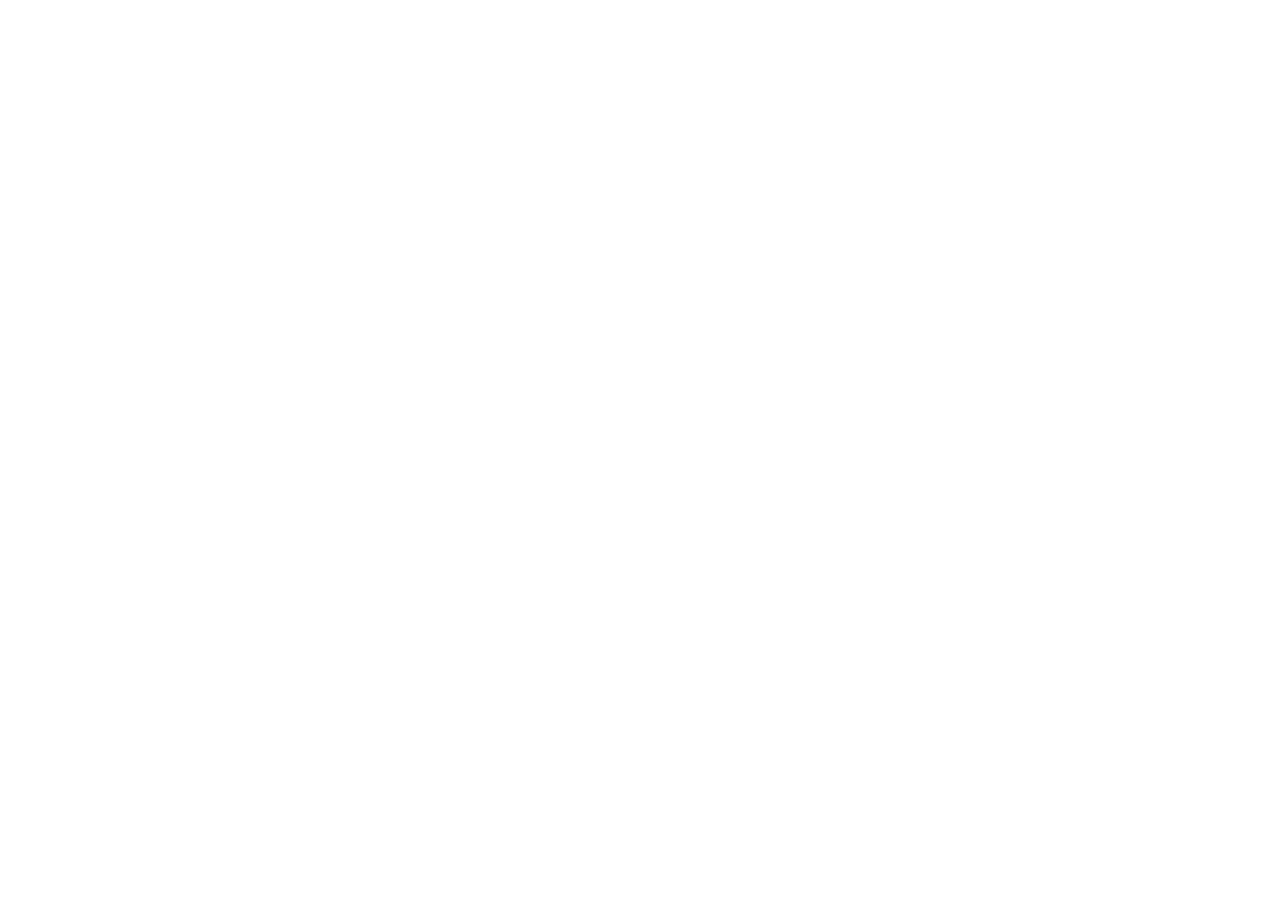
==== index.html @ 03853432 "init project" ====
<!DOCTYPE html>
<html lang="en">

<head>
    <meta charset="UTF-8">
    <meta http-equiv="X-UA-Compatible" content="IE=edge">
    <meta name="viewport" content="width=device-width, initial-scale=1.0">
    <title>Document</title>
</head>

<body>

</body>

</html>
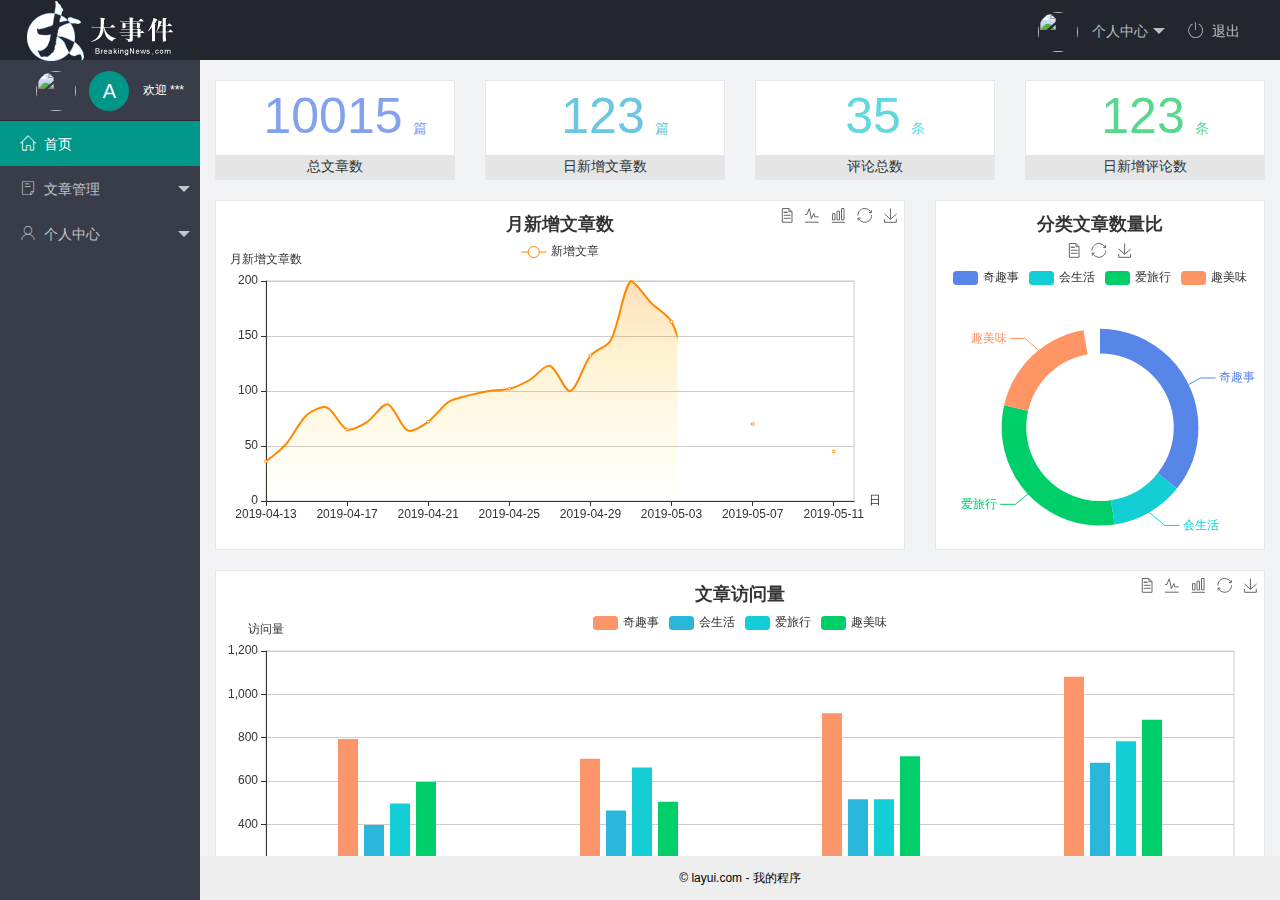
==== commit c397db09: "完成了头像基础" ====
--- a/index.html
+++ b/index.html
@@ -2,14 +2,69 @@
 <html lang="en">
 
 <head>
-    <meta charset="UTF-8">
-    <meta http-equiv="X-UA-Compatible" content="IE=edge">
-    <meta name="viewport" content="width=device-width, initial-scale=1.0">
-    <title>Document</title>
+    <meta charset="UTF-8" />
+    <meta name="viewport" content="width=device-width, initial-scale=1.0" />
+    <title>后台主页</title>
+    <!-- 导入 layui 的样式表 -->
+    <link rel="stylesheet" href="/assets/lib/layui/css/layui.css" />
+    <link rel="stylesheet" href="/assets/css/index.css">
+    <link rel="stylesheet" href="/assets/fonts/iconfont.css">
 </head>
 
-<body>
+<body class="layui-layout-body">
+    <div class="layui-layout layui-layout-admin">
+        <div class="layui-header">
+            <div class="layui-logo"> <img src="/assets/images/logo.png" alt="" /> </div>
+            <!-- 头部区域（可配合layui已有的水平导航） -->
+            <ul class="layui-nav layui-layout-right">
+                <li class="layui-nav-item">
+                    <a href="javascript:;"> <img src="http://t.cn/RCzsdCq" class="layui-nav-img" /> 个人中心 </a>
+                    <dl class="layui-nav-child">
+                        <dd><a href="">基本资料</a></dd>
+                        <dd><a href="">更换头像</a></dd>
+                        <dd><a href="">重置密码</a></dd>
+                    </dl>
+                </li>
+                <li class="layui-nav-item"><a href=""><span class="iconfont icon-tuichu"></span>退出</a></li>
+            </ul>
+        </div>
+        <div class="layui-side layui-bg-black">
+            <div class="layui-side-scroll">
+                <div class="userinfo"> <img src="http://t.cn/RCzsdCq" class="layui-nav-img" /> <span class="text-avatar">A</span> <span id="welcome">欢迎 ***</span> </div>
+                <!-- 左侧导航区域（可配合layui已有的垂直导航） -->
+                <ul class="layui-nav layui-nav-tree" lay-shrink="all">
+                    <li class="layui-nav-item layui-this"><a href="/home/dashboard.html" target="fm"><span class="iconfont icon-home"></span>首页</a></li>
+                    <li class="layui-nav-item"> <a class="" href="javascript:;"><span class="iconfont icon-16"></span>文章管理</a>
+                        <dl class="layui-nav-child">
+                            <dd><a href="javascript:;"><i class="layui-icon layui-icon-face-smile"></i>文章类别</a></dd>
+                            <dd><a href="javascript:;"><i class="layui-icon layui-icon-face-smile"></i>文章列表</a></dd>
+                            <dd><a href="javascript:;"><i class="layui-icon layui-icon-face-smile"></i>发布文章</a></dd>
 
+                        </dl>
+                    </li>
+                    <li class="layui-nav-item"> <a href="javascript:;"><span class="iconfont icon-user"></span>个人中心</a>
+                        <dl class="layui-nav-child">
+                            <dd><a href="javascript:;"><i class="layui-icon layui-icon-app"></i>基本资料</a></dd>
+                            <dd><a href="javascript:;"><i class="layui-icon layui-icon-face-smile"></i>更换头像</a></dd>
+                            <dd><a href="javascript:;"><i class="layui-icon layui-icon-face-smile"></i>重置密码</a></dd>
+
+
+                        </dl>
+                    </li>
+
+                </ul>
+            </div>
+        </div>
+        <div class="layui-body">
+            <!-- 内容主体区域 -->
+            <iframe name="fm" src="/home/dashboard.html" frameborder="0"></iframe>
+        </div>
+        <div class="layui-footer">
+            <!-- 底部固定区域 -->
+            © layui.com - 我的程序 </div>
+    </div>
+    <!-- 导入 layui 的JS文件 -->
+    <script src="/assets/lib/layui/layui.all.js"></script>
 </body>
 
 </html>--- a/assets/lib/layui/css/layui.css
+++ b/assets/lib/layui/css/layui.css
@@ -0,0 +1,2 @@
+/** layui-v2.5.5 MIT License By https://www.layui.com */
+ .layui-inline,img{display:inline-block;vertical-align:middle}h1,h2,h3,h4,h5,h6{font-weight:400}.layui-edge,.layui-header,.layui-inline,.layui-main{position:relative}.layui-body,.layui-edge,.layui-elip{overflow:hidden}.layui-btn,.layui-edge,.layui-inline,img{vertical-align:middle}.layui-btn,.layui-disabled,.layui-icon,.layui-unselect{-moz-user-select:none;-webkit-user-select:none;-ms-user-select:none}.layui-elip,.layui-form-checkbox span,.layui-form-pane .layui-form-label{text-overflow:ellipsis;white-space:nowrap}.layui-breadcrumb,.layui-tree-btnGroup{visibility:hidden}blockquote,body,button,dd,div,dl,dt,form,h1,h2,h3,h4,h5,h6,input,li,ol,p,pre,td,textarea,th,ul{margin:0;padding:0;-webkit-tap-highlight-color:rgba(0,0,0,0)}a:active,a:hover{outline:0}img{border:none}li{list-style:none}table{border-collapse:collapse;border-spacing:0}h4,h5,h6{font-size:100%}button,input,optgroup,option,select,textarea{font-family:inherit;font-size:inherit;font-style:inherit;font-weight:inherit;outline:0}pre{white-space:pre-wrap;white-space:-moz-pre-wrap;white-space:-pre-wrap;white-space:-o-pre-wrap;word-wrap:break-word}body{line-height:24px;font:14px Helvetica Neue,Helvetica,PingFang SC,Tahoma,Arial,sans-serif}hr{height:1px;margin:10px 0;border:0;clear:both}a{color:#333;text-decoration:none}a:hover{color:#777}a cite{font-style:normal;*cursor:pointer}.layui-border-box,.layui-border-box *{box-sizing:border-box}.layui-box,.layui-box *{box-sizing:content-box}.layui-clear{clear:both;*zoom:1}.layui-clear:after{content:'\20';clear:both;*zoom:1;display:block;height:0}.layui-inline{*display:inline;*zoom:1}.layui-edge{display:inline-block;width:0;height:0;border-width:6px;border-style:dashed;border-color:transparent}.layui-edge-top{top:-4px;border-bottom-color:#999;border-bottom-style:solid}.layui-edge-right{border-left-color:#999;border-left-style:solid}.layui-edge-bottom{top:2px;border-top-color:#999;border-top-style:solid}.layui-edge-left{border-right-color:#999;border-right-style:solid}.layui-disabled,.layui-disabled:hover{color:#d2d2d2!important;cursor:not-allowed!important}.layui-circle{border-radius:100%}.layui-show{display:block!important}.layui-hide{display:none!important}@font-face{font-family:layui-icon;src:url(../font/iconfont.eot?v=250);src:url(../font/iconfont.eot?v=250#iefix) format('embedded-opentype'),url(../font/iconfont.woff2?v=250) format('woff2'),url(../font/iconfont.woff?v=250) format('woff'),url(../font/iconfont.ttf?v=250) format('truetype'),url(../font/iconfont.svg?v=250#layui-icon) format('svg')}.layui-icon{font-family:layui-icon!important;font-size:16px;font-style:normal;-webkit-font-smoothing:antialiased;-moz-osx-font-smoothing:grayscale}.layui-icon-reply-fill:before{content:"\e611"}.layui-icon-set-fill:before{content:"\e614"}.layui-icon-menu-fill:before{content:"\e60f"}.layui-icon-search:before{content:"\e615"}.layui-icon-share:before{content:"\e641"}.layui-icon-set-sm:before{content:"\e620"}.layui-icon-engine:before{content:"\e628"}.layui-icon-close:before{content:"\1006"}.layui-icon-close-fill:before{content:"\1007"}.layui-icon-chart-screen:before{content:"\e629"}.layui-icon-star:before{content:"\e600"}.layui-icon-circle-dot:before{content:"\e617"}.layui-icon-chat:before{content:"\e606"}.layui-icon-release:before{content:"\e609"}.layui-icon-list:before{content:"\e60a"}.layui-icon-chart:before{content:"\e62c"}.layui-icon-ok-circle:before{content:"\1005"}.layui-icon-layim-theme:before{content:"\e61b"}.layui-icon-table:before{content:"\e62d"}.layui-icon-right:before{content:"\e602"}.layui-icon-left:before{content:"\e603"}.layui-icon-cart-simple:before{content:"\e698"}.layui-icon-face-cry:before{content:"\e69c"}.layui-icon-face-smile:before{content:"\e6af"}.layui-icon-survey:before{content:"\e6b2"}.layui-icon-tree:before{content:"\e62e"}.layui-icon-upload-circle:before{content:"\e62f"}.layui-icon-add-circle:before{content:"\e61f"}.layui-icon-download-circle:before{content:"\e601"}.layui-icon-templeate-1:before{content:"\e630"}.layui-icon-util:before{content:"\e631"}.layui-icon-face-surprised:before{content:"\e664"}.layui-icon-edit:before{content:"\e642"}.layui-icon-speaker:before{content:"\e645"}.layui-icon-down:before{content:"\e61a"}.layui-icon-file:before{content:"\e621"}.layui-icon-layouts:before{content:"\e632"}.layui-icon-rate-half:before{content:"\e6c9"}.layui-icon-add-circle-fine:before{content:"\e608"}.layui-icon-prev-circle:before{content:"\e633"}.layui-icon-read:before{content:"\e705"}.layui-icon-404:before{content:"\e61c"}.layui-icon-carousel:before{content:"\e634"}.layui-icon-help:before{content:"\e607"}.layui-icon-code-circle:before{content:"\e635"}.layui-icon-water:before{content:"\e636"}.layui-icon-username:before{content:"\e66f"}.layui-icon-find-fill:before{content:"\e670"}.layui-icon-about:before{content:"\e60b"}.layui-icon-location:before{content:"\e715"}.layui-icon-up:before{content:"\e619"}.layui-icon-pause:before{content:"\e651"}.layui-icon-date:before{content:"\e637"}.layui-icon-layim-uploadfile:before{content:"\e61d"}.layui-icon-delete:before{content:"\e640"}.layui-icon-play:before{content:"\e652"}.layui-icon-top:before{content:"\e604"}.layui-icon-friends:before{content:"\e612"}.layui-icon-refresh-3:before{content:"\e9aa"}.layui-icon-ok:before{content:"\e605"}.layui-icon-layer:before{content:"\e638"}.layui-icon-face-smile-fine:before{content:"\e60c"}.layui-icon-dollar:before{content:"\e659"}.layui-icon-group:before{content:"\e613"}.layui-icon-layim-download:before{content:"\e61e"}.layui-icon-picture-fine:before{content:"\e60d"}.layui-icon-link:before{content:"\e64c"}.layui-icon-diamond:before{content:"\e735"}.layui-icon-log:before{content:"\e60e"}.layui-icon-rate-solid:before{content:"\e67a"}.layui-icon-fonts-del:before{content:"\e64f"}.layui-icon-unlink:before{content:"\e64d"}.layui-icon-fonts-clear:before{content:"\e639"}.layui-icon-triangle-r:before{content:"\e623"}.layui-icon-circle:before{content:"\e63f"}.layui-icon-radio:before{content:"\e643"}.layui-icon-align-center:before{content:"\e647"}.layui-icon-align-right:before{content:"\e648"}.layui-icon-align-left:before{content:"\e649"}.layui-icon-loading-1:before{content:"\e63e"}.layui-icon-return:before{content:"\e65c"}.layui-icon-fonts-strong:before{content:"\e62b"}.layui-icon-upload:before{content:"\e67c"}.layui-icon-dialogue:before{content:"\e63a"}.layui-icon-video:before{content:"\e6ed"}.layui-icon-headset:before{content:"\e6fc"}.layui-icon-cellphone-fine:before{content:"\e63b"}.layui-icon-add-1:before{content:"\e654"}.layui-icon-face-smile-b:before{content:"\e650"}.layui-icon-fonts-html:before{content:"\e64b"}.layui-icon-form:before{content:"\e63c"}.layui-icon-cart:before{content:"\e657"}.layui-icon-camera-fill:before{content:"\e65d"}.layui-icon-tabs:before{content:"\e62a"}.layui-icon-fonts-code:before{content:"\e64e"}.layui-icon-fire:before{content:"\e756"}.layui-icon-set:before{content:"\e716"}.layui-icon-fonts-u:before{content:"\e646"}.layui-icon-triangle-d:before{content:"\e625"}.layui-icon-tips:before{content:"\e702"}.layui-icon-picture:before{content:"\e64a"}.layui-icon-more-vertical:before{content:"\e671"}.layui-icon-flag:before{content:"\e66c"}.layui-icon-loading:before{content:"\e63d"}.layui-icon-fonts-i:before{content:"\e644"}.layui-icon-refresh-1:before{content:"\e666"}.layui-icon-rmb:before{content:"\e65e"}.layui-icon-home:before{content:"\e68e"}.layui-icon-user:before{content:"\e770"}.layui-icon-notice:before{content:"\e667"}.layui-icon-login-weibo:before{content:"\e675"}.layui-icon-voice:before{content:"\e688"}.layui-icon-upload-drag:before{content:"\e681"}.layui-icon-login-qq:before{content:"\e676"}.layui-icon-snowflake:before{content:"\e6b1"}.layui-icon-file-b:before{content:"\e655"}.layui-icon-template:before{content:"\e663"}.layui-icon-auz:before{content:"\e672"}.layui-icon-console:before{content:"\e665"}.layui-icon-app:before{content:"\e653"}.layui-icon-prev:before{content:"\e65a"}.layui-icon-website:before{content:"\e7ae"}.layui-icon-next:before{content:"\e65b"}.layui-icon-component:before{content:"\e857"}.layui-icon-more:before{content:"\e65f"}.layui-icon-login-wechat:before{content:"\e677"}.layui-icon-shrink-right:before{content:"\e668"}.layui-icon-spread-left:before{content:"\e66b"}.layui-icon-camera:before{content:"\e660"}.layui-icon-note:before{content:"\e66e"}.layui-icon-refresh:before{content:"\e669"}.layui-icon-female:before{content:"\e661"}.layui-icon-male:before{content:"\e662"}.layui-icon-password:before{content:"\e673"}.layui-icon-senior:before{content:"\e674"}.layui-icon-theme:before{content:"\e66a"}.layui-icon-tread:before{content:"\e6c5"}.layui-icon-praise:before{content:"\e6c6"}.layui-icon-star-fill:before{content:"\e658"}.layui-icon-rate:before{content:"\e67b"}.layui-icon-template-1:before{content:"\e656"}.layui-icon-vercode:before{content:"\e679"}.layui-icon-cellphone:before{content:"\e678"}.layui-icon-screen-full:before{content:"\e622"}.layui-icon-screen-restore:before{content:"\e758"}.layui-icon-cols:before{content:"\e610"}.layui-icon-export:before{content:"\e67d"}.layui-icon-print:before{content:"\e66d"}.layui-icon-slider:before{content:"\e714"}.layui-icon-addition:before{content:"\e624"}.layui-icon-subtraction:before{content:"\e67e"}.layui-icon-service:before{content:"\e626"}.layui-icon-transfer:before{content:"\e691"}.layui-main{width:1140px;margin:0 auto}.layui-header{z-index:1000;height:60px}.layui-header a:hover{transition:all .5s;-webkit-transition:all .5s}.layui-side{position:fixed;left:0;top:0;bottom:0;z-index:999;width:200px;overflow-x:hidden}.layui-side-scroll{position:relative;width:220px;height:100%;overflow-x:hidden}.layui-body{position:absolute;left:200px;right:0;top:0;bottom:0;z-index:998;width:auto;overflow-y:auto;box-sizing:border-box}.layui-layout-body{overflow:hidden}.layui-layout-admin .layui-header{background-color:#23262E}.layui-layout-admin .layui-side{top:60px;width:200px;overflow-x:hidden}.layui-layout-admin .layui-body{position:fixed;top:60px;bottom:44px}.layui-layout-admin .layui-main{width:auto;margin:0 15px}.layui-layout-admin .layui-footer{position:fixed;left:200px;right:0;bottom:0;height:44px;line-height:44px;padding:0 15px;background-color:#eee}.layui-layout-admin .layui-logo{position:absolute;left:0;top:0;width:200px;height:100%;line-height:60px;text-align:center;color:#009688;font-size:16px}.layui-layout-admin .layui-header .layui-nav{background:0 0}.layui-layout-left{position:absolute!important;left:200px;top:0}.layui-layout-right{position:absolute!important;right:0;top:0}.layui-container{position:relative;margin:0 auto;padding:0 15px;box-sizing:border-box}.layui-fluid{position:relative;margin:0 auto;padding:0 15px}.layui-row:after,.layui-row:before{content:'';display:block;clear:both}.layui-col-lg1,.layui-col-lg10,.layui-col-lg11,.layui-col-lg12,.layui-col-lg2,.layui-col-lg3,.layui-col-lg4,.layui-col-lg5,.layui-col-lg6,.layui-col-lg7,.layui-col-lg8,.layui-col-lg9,.layui-col-md1,.layui-col-md10,.layui-col-md11,.layui-col-md12,.layui-col-md2,.layui-col-md3,.layui-col-md4,.layui-col-md5,.layui-col-md6,.layui-col-md7,.layui-col-md8,.layui-col-md9,.layui-col-sm1,.layui-col-sm10,.layui-col-sm11,.layui-col-sm12,.layui-col-sm2,.layui-col-sm3,.layui-col-sm4,.layui-col-sm5,.layui-col-sm6,.layui-col-sm7,.layui-col-sm8,.layui-col-sm9,.layui-col-xs1,.layui-col-xs10,.layui-col-xs11,.layui-col-xs12,.layui-col-xs2,.layui-col-xs3,.layui-col-xs4,.layui-col-xs5,.layui-col-xs6,.layui-col-xs7,.layui-col-xs8,.layui-col-xs9{position:relative;display:block;box-sizing:border-box}.layui-col-xs1,.layui-col-xs10,.layui-col-xs11,.layui-col-xs12,.layui-col-xs2,.layui-col-xs3,.layui-col-xs4,.layui-col-xs5,.layui-col-xs6,.layui-col-xs7,.layui-col-xs8,.layui-col-xs9{float:left}.layui-col-xs1{width:8.33333333%}.layui-col-xs2{width:16.66666667%}.layui-col-xs3{width:25%}.layui-col-xs4{width:33.33333333%}.layui-col-xs5{width:41.66666667%}.layui-col-xs6{width:50%}.layui-col-xs7{width:58.33333333%}.layui-col-xs8{width:66.66666667%}.layui-col-xs9{width:75%}.layui-col-xs10{width:83.33333333%}.layui-col-xs11{width:91.66666667%}.layui-col-xs12{width:100%}.layui-col-xs-offset1{margin-left:8.33333333%}.layui-col-xs-offset2{margin-left:16.66666667%}.layui-col-xs-offset3{margin-left:25%}.layui-col-xs-offset4{margin-left:33.33333333%}.layui-col-xs-offset5{margin-left:41.66666667%}.layui-col-xs-offset6{margin-left:50%}.layui-col-xs-offset7{margin-left:58.33333333%}.layui-col-xs-offset8{margin-left:66.66666667%}.layui-col-xs-offset9{margin-left:75%}.layui-col-xs-offset10{margin-left:83.33333333%}.layui-col-xs-offset11{margin-left:91.66666667%}.layui-col-xs-offset12{margin-left:100%}@media screen and (max-width:768px){.layui-hide-xs{display:none!important}.layui-show-xs-block{display:block!important}.layui-show-xs-inline{display:inline!important}.layui-show-xs-inline-block{display:inline-block!important}}@media screen and (min-width:768px){.layui-container{width:750px}.layui-hide-sm{display:none!important}.layui-show-sm-block{display:block!important}.layui-show-sm-inline{display:inline!important}.layui-show-sm-inline-block{display:inline-block!important}.layui-col-sm1,.layui-col-sm10,.layui-col-sm11,.layui-col-sm12,.layui-col-sm2,.layui-col-sm3,.layui-col-sm4,.layui-col-sm5,.layui-col-sm6,.layui-col-sm7,.layui-col-sm8,.layui-col-sm9{float:left}.layui-col-sm1{width:8.33333333%}.layui-col-sm2{width:16.66666667%}.layui-col-sm3{width:25%}.layui-col-sm4{width:33.33333333%}.layui-col-sm5{width:41.66666667%}.layui-col-sm6{width:50%}.layui-col-sm7{width:58.33333333%}.layui-col-sm8{width:66.66666667%}.layui-col-sm9{width:75%}.layui-col-sm10{width:83.33333333%}.layui-col-sm11{width:91.66666667%}.layui-col-sm12{width:100%}.layui-col-sm-offset1{margin-left:8.33333333%}.layui-col-sm-offset2{margin-left:16.66666667%}.layui-col-sm-offset3{margin-left:25%}.layui-col-sm-offset4{margin-left:33.33333333%}.layui-col-sm-offset5{margin-left:41.66666667%}.layui-col-sm-offset6{margin-left:50%}.layui-col-sm-offset7{margin-left:58.33333333%}.layui-col-sm-offset8{margin-left:66.66666667%}.layui-col-sm-offset9{margin-left:75%}.layui-col-sm-offset10{margin-left:83.33333333%}.layui-col-sm-offset11{margin-left:91.66666667%}.layui-col-sm-offset12{margin-left:100%}}@media screen and (min-width:992px){.layui-container{width:970px}.layui-hide-md{display:none!important}.layui-show-md-block{display:block!important}.layui-show-md-inline{display:inline!important}.layui-show-md-inline-block{display:inline-block!important}.layui-col-md1,.layui-col-md10,.layui-col-md11,.layui-col-md12,.layui-col-md2,.layui-col-md3,.layui-col-md4,.layui-col-md5,.layui-col-md6,.layui-col-md7,.layui-col-md8,.layui-col-md9{float:left}.layui-col-md1{width:8.33333333%}.layui-col-md2{width:16.66666667%}.layui-col-md3{width:25%}.layui-col-md4{width:33.33333333%}.layui-col-md5{width:41.66666667%}.layui-col-md6{width:50%}.layui-col-md7{width:58.33333333%}.layui-col-md8{width:66.66666667%}.layui-col-md9{width:75%}.layui-col-md10{width:83.33333333%}.layui-col-md11{width:91.66666667%}.layui-col-md12{width:100%}.layui-col-md-offset1{margin-left:8.33333333%}.layui-col-md-offset2{margin-left:16.66666667%}.layui-col-md-offset3{margin-left:25%}.layui-col-md-offset4{margin-left:33.33333333%}.layui-col-md-offset5{margin-left:41.66666667%}.layui-col-md-offset6{margin-left:50%}.layui-col-md-offset7{margin-left:58.33333333%}.layui-col-md-offset8{margin-left:66.66666667%}.layui-col-md-offset9{margin-left:75%}.layui-col-md-offset10{margin-left:83.33333333%}.layui-col-md-offset11{margin-left:91.66666667%}.layui-col-md-offset12{margin-left:100%}}@media screen and (min-width:1200px){.layui-container{width:1170px}.layui-hide-lg{display:none!important}.layui-show-lg-block{display:block!important}.layui-show-lg-inline{display:inline!important}.layui-show-lg-inline-block{display:inline-block!important}.layui-col-lg1,.layui-col-lg10,.layui-col-lg11,.layui-col-lg12,.layui-col-lg2,.layui-col-lg3,.layui-col-lg4,.layui-col-lg5,.layui-col-lg6,.layui-col-lg7,.layui-col-lg8,.layui-col-lg9{float:left}.layui-col-lg1{width:8.33333333%}.layui-col-lg2{width:16.66666667%}.layui-col-lg3{width:25%}.layui-col-lg4{width:33.33333333%}.layui-col-lg5{width:41.66666667%}.layui-col-lg6{width:50%}.layui-col-lg7{width:58.33333333%}.layui-col-lg8{width:66.66666667%}.layui-col-lg9{width:75%}.layui-col-lg10{width:83.33333333%}.layui-col-lg11{width:91.66666667%}.layui-col-lg12{width:100%}.layui-col-lg-offset1{margin-left:8.33333333%}.layui-col-lg-offset2{margin-left:16.66666667%}.layui-col-lg-offset3{margin-left:25%}.layui-col-lg-offset4{margin-left:33.33333333%}.layui-col-lg-offset5{margin-left:41.66666667%}.layui-col-lg-offset6{margin-left:50%}.layui-col-lg-offset7{margin-left:58.33333333%}.layui-col-lg-offset8{margin-left:66.66666667%}.layui-col-lg-offset9{margin-left:75%}.layui-col-lg-offset10{margin-left:83.33333333%}.layui-col-lg-offset11{margin-left:91.66666667%}.layui-col-lg-offset12{margin-left:100%}}.layui-col-space1{margin:-.5px}.layui-col-space1>*{padding:.5px}.layui-col-space3{margin:-1.5px}.layui-col-space3>*{padding:1.5px}.layui-col-space5{margin:-2.5px}.layui-col-space5>*{padding:2.5px}.layui-col-space8{margin:-3.5px}.layui-col-space8>*{padding:3.5px}.layui-col-space10{margin:-5px}.layui-col-space10>*{padding:5px}.layui-col-space12{margin:-6px}.layui-col-space12>*{padding:6px}.layui-col-space15{margin:-7.5px}.layui-col-space15>*{padding:7.5px}.layui-col-space18{margin:-9px}.layui-col-space18>*{padding:9px}.layui-col-space20{margin:-10px}.layui-col-space20>*{padding:10px}.layui-col-space22{margin:-11px}.layui-col-space22>*{padding:11px}.layui-col-space25{margin:-12.5px}.layui-col-space25>*{padding:12.5px}.layui-col-space30{margin:-15px}.layui-col-space30>*{padding:15px}.layui-btn,.layui-input,.layui-select,.layui-textarea,.layui-upload-button{outline:0;-webkit-appearance:none;transition:all .3s;-webkit-transition:all .3s;box-sizing:border-box}.layui-elem-quote{margin-bottom:10px;padding:15px;line-height:22px;border-left:5px solid #009688;border-radius:0 2px 2px 0;background-color:#f2f2f2}.layui-quote-nm{border-style:solid;border-width:1px 1px 1px 5px;background:0 0}.layui-elem-field{margin-bottom:10px;padding:0;border-width:1px;border-style:solid}.layui-elem-field legend{margin-left:20px;padding:0 10px;font-size:20px;font-weight:300}.layui-field-title{margin:10px 0 20px;border-width:1px 0 0}.layui-field-box{padding:10px 15px}.layui-field-title .layui-field-box{padding:10px 0}.layui-progress{position:relative;height:6px;border-radius:20px;background-color:#e2e2e2}.layui-progress-bar{position:absolute;left:0;top:0;width:0;max-width:100%;height:6px;border-radius:20px;text-align:right;background-color:#5FB878;transition:all .3s;-webkit-transition:all .3s}.layui-progress-big,.layui-progress-big .layui-progress-bar{height:18px;line-height:18px}.layui-progress-text{position:relative;top:-20px;line-height:18px;font-size:12px;color:#666}.layui-progress-big .layui-progress-text{position:static;padding:0 10px;color:#fff}.layui-collapse{border-width:1px;border-style:solid;border-radius:2px}.layui-colla-content,.layui-colla-item{border-top-width:1px;border-top-style:solid}.layui-colla-item:first-child{border-top:none}.layui-colla-title{position:relative;height:42px;line-height:42px;padding:0 15px 0 35px;color:#333;background-color:#f2f2f2;cursor:pointer;font-size:14px;overflow:hidden}.layui-colla-content{display:none;padding:10px 15px;line-height:22px;color:#666}.layui-colla-icon{position:absolute;left:15px;top:0;font-size:14px}.layui-card{margin-bottom:15px;border-radius:2px;background-color:#fff;box-shadow:0 1px 2px 0 rgba(0,0,0,.05)}.layui-card:last-child{margin-bottom:0}.layui-card-header{position:relative;height:42px;line-height:42px;padding:0 15px;border-bottom:1px solid #f6f6f6;color:#333;border-radius:2px 2px 0 0;font-size:14px}.layui-bg-black,.layui-bg-blue,.layui-bg-cyan,.layui-bg-green,.layui-bg-orange,.layui-bg-red{color:#fff!important}.layui-card-body{position:relative;padding:10px 15px;line-height:24px}.layui-card-body[pad15]{padding:15px}.layui-card-body[pad20]{padding:20px}.layui-card-body .layui-table{margin:5px 0}.layui-card .layui-tab{margin:0}.layui-panel-window{position:relative;padding:15px;border-radius:0;border-top:5px solid #E6E6E6;background-color:#fff}.layui-auxiliar-moving{position:fixed;left:0;right:0;top:0;bottom:0;width:100%;height:100%;background:0 0;z-index:9999999999}.layui-form-label,.layui-form-mid,.layui-form-select,.layui-input-block,.layui-input-inline,.layui-textarea{position:relative}.layui-bg-red{background-color:#FF5722!important}.layui-bg-orange{background-color:#FFB800!important}.layui-bg-green{background-color:#009688!important}.layui-bg-cyan{background-color:#2F4056!important}.layui-bg-blue{background-color:#1E9FFF!important}.layui-bg-black{background-color:#393D49!important}.layui-bg-gray{background-color:#eee!important;color:#666!important}.layui-badge-rim,.layui-colla-content,.layui-colla-item,.layui-collapse,.layui-elem-field,.layui-form-pane .layui-form-item[pane],.layui-form-pane .layui-form-label,.layui-input,.layui-layedit,.layui-layedit-tool,.layui-quote-nm,.layui-select,.layui-tab-bar,.layui-tab-card,.layui-tab-title,.layui-tab-title .layui-this:after,.layui-textarea{border-color:#e6e6e6}.layui-timeline-item:before,hr{background-color:#e6e6e6}.layui-text{line-height:22px;font-size:14px;color:#666}.layui-text h1,.layui-text h2,.layui-text h3{font-weight:500;color:#333}.layui-text h1{font-size:30px}.layui-text h2{font-size:24px}.layui-text h3{font-size:18px}.layui-text a:not(.layui-btn){color:#01AAED}.layui-text a:not(.layui-btn):hover{text-decoration:underline}.layui-text ul{padding:5px 0 5px 15px}.layui-text ul li{margin-top:5px;list-style-type:disc}.layui-text em,.layui-word-aux{color:#999!important;padding:0 5px!important}.layui-btn{display:inline-block;height:38px;line-height:38px;padding:0 18px;background-color:#009688;color:#fff;white-space:nowrap;text-align:center;font-size:14px;border:none;border-radius:2px;cursor:pointer}.layui-btn:hover{opacity:.8;filter:alpha(opacity=80);color:#fff}.layui-btn:active{opacity:1;filter:alpha(opacity=100)}.layui-btn+.layui-btn{margin-left:10px}.layui-btn-container{font-size:0}.layui-btn-container .layui-btn{margin-right:10px;margin-bottom:10px}.layui-btn-container .layui-btn+.layui-btn{margin-left:0}.layui-table .layui-btn-container .layui-btn{margin-bottom:9px}.layui-btn-radius{border-radius:100px}.layui-btn .layui-icon{margin-right:3px;font-size:18px;vertical-align:bottom;vertical-align:middle\9}.layui-btn-primary{border:1px solid #C9C9C9;background-color:#fff;color:#555}.layui-btn-primary:hover{border-color:#009688;color:#333}.layui-btn-normal{background-color:#1E9FFF}.layui-btn-warm{background-color:#FFB800}.layui-btn-danger{background-color:#FF5722}.layui-btn-checked{background-color:#5FB878}.layui-btn-disabled,.layui-btn-disabled:active,.layui-btn-disabled:hover{border:1px solid #e6e6e6;background-color:#FBFBFB;color:#C9C9C9;cursor:not-allowed;opacity:1}.layui-btn-lg{height:44px;line-height:44px;padding:0 25px;font-size:16px}.layui-btn-sm{height:30px;line-height:30px;padding:0 10px;font-size:12px}.layui-btn-sm i{font-size:16px!important}.layui-btn-xs{height:22px;line-height:22px;padding:0 5px;font-size:12px}.layui-btn-xs i{font-size:14px!important}.layui-btn-group{display:inline-block;vertical-align:middle;font-size:0}.layui-btn-group .layui-btn{margin-left:0!important;margin-right:0!important;border-left:1px solid rgba(255,255,255,.5);border-radius:0}.layui-btn-group .layui-btn-primary{border-left:none}.layui-btn-group .layui-btn-primary:hover{border-color:#C9C9C9;color:#009688}.layui-btn-group .layui-btn:first-child{border-left:none;border-radius:2px 0 0 2px}.layui-btn-group .layui-btn-primary:first-child{border-left:1px solid #c9c9c9}.layui-btn-group .layui-btn:last-child{border-radius:0 2px 2px 0}.layui-btn-group .layui-btn+.layui-btn{margin-left:0}.layui-btn-group+.layui-btn-group{margin-left:10px}.layui-btn-fluid{width:100%}.layui-input,.layui-select,.layui-textarea{height:38px;line-height:1.3;line-height:38px\9;border-width:1px;border-style:solid;background-color:#fff;border-radius:2px}.layui-input::-webkit-input-placeholder,.layui-select::-webkit-input-placeholder,.layui-textarea::-webkit-input-placeholder{line-height:1.3}.layui-input,.layui-textarea{display:block;width:100%;padding-left:10px}.layui-input:hover,.layui-textarea:hover{border-color:#D2D2D2!important}.layui-input:focus,.layui-textarea:focus{border-color:#C9C9C9!important}.layui-textarea{min-height:100px;height:auto;line-height:20px;padding:6px 10px;resize:vertical}.layui-select{padding:0 10px}.layui-form input[type=checkbox],.layui-form input[type=radio],.layui-form select{display:none}.layui-form [lay-ignore]{display:initial}.layui-form-item{margin-bottom:15px;clear:both;*zoom:1}.layui-form-item:after{content:'\20';clear:both;*zoom:1;display:block;height:0}.layui-form-label{float:left;display:block;padding:9px 15px;width:80px;font-weight:400;line-height:20px;text-align:right}.layui-form-label-col{display:block;float:none;padding:9px 0;line-height:20px;text-align:left}.layui-form-item .layui-inline{margin-bottom:5px;margin-right:10px}.layui-input-block{margin-left:110px;min-height:36px}.layui-input-inline{display:inline-block;vertical-align:middle}.layui-form-item .layui-input-inline{float:left;width:190px;margin-right:10px}.layui-form-text .layui-input-inline{width:auto}.layui-form-mid{float:left;display:block;padding:9px 0!important;line-height:20px;margin-right:10px}.layui-form-danger+.layui-form-select .layui-input,.layui-form-danger:focus{border-color:#FF5722!important}.layui-form-select .layui-input{padding-right:30px;cursor:pointer}.layui-form-select .layui-edge{position:absolute;right:10px;top:50%;margin-top:-3px;cursor:pointer;border-width:6px;border-top-color:#c2c2c2;border-top-style:solid;transition:all .3s;-webkit-transition:all .3s}.layui-form-select dl{display:none;position:absolute;left:0;top:42px;padding:5px 0;z-index:899;min-width:100%;border:1px solid #d2d2d2;max-height:300px;overflow-y:auto;background-color:#fff;border-radius:2px;box-shadow:0 2px 4px rgba(0,0,0,.12);box-sizing:border-box}.layui-form-select dl dd,.layui-form-select dl dt{padding:0 10px;line-height:36px;white-space:nowrap;overflow:hidden;text-overflow:ellipsis}.layui-form-select dl dt{font-size:12px;color:#999}.layui-form-select dl dd{cursor:pointer}.layui-form-select dl dd:hover{background-color:#f2f2f2;-webkit-transition:.5s all;transition:.5s all}.layui-form-select .layui-select-group dd{padding-left:20px}.layui-form-select dl dd.layui-select-tips{padding-left:10px!important;color:#999}.layui-form-select dl dd.layui-this{background-color:#5FB878;color:#fff}.layui-form-checkbox,.layui-form-select dl dd.layui-disabled{background-color:#fff}.layui-form-selected dl{display:block}.layui-form-checkbox,.layui-form-checkbox *,.layui-form-switch{display:inline-block;vertical-align:middle}.layui-form-selected .layui-edge{margin-top:-9px;-webkit-transform:rotate(180deg);transform:rotate(180deg);margin-top:-3px\9}:root .layui-form-selected .layui-edge{margin-top:-9px\0/IE9}.layui-form-selectup dl{top:auto;bottom:42px}.layui-select-none{margin:5px 0;text-align:center;color:#999}.layui-select-disabled .layui-disabled{border-color:#eee!important}.layui-select-disabled .layui-edge{border-top-color:#d2d2d2}.layui-form-checkbox{position:relative;height:30px;line-height:30px;margin-right:10px;padding-right:30px;cursor:pointer;font-size:0;-webkit-transition:.1s linear;transition:.1s linear;box-sizing:border-box}.layui-form-checkbox span{padding:0 10px;height:100%;font-size:14px;border-radius:2px 0 0 2px;background-color:#d2d2d2;color:#fff;overflow:hidden}.layui-form-checkbox:hover span{background-color:#c2c2c2}.layui-form-checkbox i{position:absolute;right:0;top:0;width:30px;height:28px;border:1px solid #d2d2d2;border-left:none;border-radius:0 2px 2px 0;color:#fff;font-size:20px;text-align:center}.layui-form-checkbox:hover i{border-color:#c2c2c2;color:#c2c2c2}.layui-form-checked,.layui-form-checked:hover{border-color:#5FB878}.layui-form-checked span,.layui-form-checked:hover span{background-color:#5FB878}.layui-form-checked i,.layui-form-checked:hover i{color:#5FB878}.layui-form-item .layui-form-checkbox{margin-top:4px}.layui-form-checkbox[lay-skin=primary]{height:auto!important;line-height:normal!important;min-width:18px;min-height:18px;border:none!important;margin-right:0;padding-left:28px;padding-right:0;background:0 0}.layui-form-checkbox[lay-skin=primary] span{padding-left:0;padding-right:15px;line-height:18px;background:0 0;color:#666}.layui-form-checkbox[lay-skin=primary] i{right:auto;left:0;width:16px;height:16px;line-height:16px;border:1px solid #d2d2d2;font-size:12px;border-radius:2px;background-color:#fff;-webkit-transition:.1s linear;transition:.1s linear}.layui-form-checkbox[lay-skin=primary]:hover i{border-color:#5FB878;color:#fff}.layui-form-checked[lay-skin=primary] i{border-color:#5FB878!important;background-color:#5FB878;color:#fff}.layui-checkbox-disbaled[lay-skin=primary] span{background:0 0!important;color:#c2c2c2}.layui-checkbox-disbaled[lay-skin=primary]:hover i{border-color:#d2d2d2}.layui-form-item .layui-form-checkbox[lay-skin=primary]{margin-top:10px}.layui-form-switch{position:relative;height:22px;line-height:22px;min-width:35px;padding:0 5px;margin-top:8px;border:1px solid #d2d2d2;border-radius:20px;cursor:pointer;background-color:#fff;-webkit-transition:.1s linear;transition:.1s linear}.layui-form-switch i{position:absolute;left:5px;top:3px;width:16px;height:16px;border-radius:20px;background-color:#d2d2d2;-webkit-transition:.1s linear;transition:.1s linear}.layui-form-switch em{position:relative;top:0;width:25px;margin-left:21px;padding:0!important;text-align:center!important;color:#999!important;font-style:normal!important;font-size:12px}.layui-form-onswitch{border-color:#5FB878;background-color:#5FB878}.layui-checkbox-disbaled,.layui-checkbox-disbaled i{border-color:#e2e2e2!important}.layui-form-onswitch i{left:100%;margin-left:-21px;background-color:#fff}.layui-form-onswitch em{margin-left:5px;margin-right:21px;color:#fff!important}.layui-checkbox-disbaled span{background-color:#e2e2e2!important}.layui-checkbox-disbaled:hover i{color:#fff!important}[lay-radio]{display:none}.layui-form-radio,.layui-form-radio *{display:inline-block;vertical-align:middle}.layui-form-radio{line-height:28px;margin:6px 10px 0 0;padding-right:10px;cursor:pointer;font-size:0}.layui-form-radio *{font-size:14px}.layui-form-radio>i{margin-right:8px;font-size:22px;color:#c2c2c2}.layui-form-radio>i:hover,.layui-form-radioed>i{color:#5FB878}.layui-radio-disbaled>i{color:#e2e2e2!important}.layui-form-pane .layui-form-label{width:110px;padding:8px 15px;height:38px;line-height:20px;border-width:1px;border-style:solid;border-radius:2px 0 0 2px;text-align:center;background-color:#FBFBFB;overflow:hidden;box-sizing:border-box}.layui-form-pane .layui-input-inline{margin-left:-1px}.layui-form-pane .layui-input-block{margin-left:110px;left:-1px}.layui-form-pane .layui-input{border-radius:0 2px 2px 0}.layui-form-pane .layui-form-text .layui-form-label{float:none;width:100%;border-radius:2px;box-sizing:border-box;text-align:left}.layui-form-pane .layui-form-text .layui-input-inline{display:block;margin:0;top:-1px;clear:both}.layui-form-pane .layui-form-text .layui-input-block{margin:0;left:0;top:-1px}.layui-form-pane .layui-form-text .layui-textarea{min-height:100px;border-radius:0 0 2px 2px}.layui-form-pane .layui-form-checkbox{margin:4px 0 4px 10px}.layui-form-pane .layui-form-radio,.layui-form-pane .layui-form-switch{margin-top:6px;margin-left:10px}.layui-form-pane .layui-form-item[pane]{position:relative;border-width:1px;border-style:solid}.layui-form-pane .layui-form-item[pane] .layui-form-label{position:absolute;left:0;top:0;height:100%;border-width:0 1px 0 0}.layui-form-pane .layui-form-item[pane] .layui-input-inline{margin-left:110px}@media screen and (max-width:450px){.layui-form-item .layui-form-label{text-overflow:ellipsis;overflow:hidden;white-space:nowrap}.layui-form-item .layui-inline{display:block;margin-right:0;margin-bottom:20px;clear:both}.layui-form-item .layui-inline:after{content:'\20';clear:both;display:block;height:0}.layui-form-item .layui-input-inline{display:block;float:none;left:-3px;width:auto;margin:0 0 10px 112px}.layui-form-item .layui-input-inline+.layui-form-mid{margin-left:110px;top:-5px;padding:0}.layui-form-item .layui-form-checkbox{margin-right:5px;margin-bottom:5px}}.layui-layedit{border-width:1px;border-style:solid;border-radius:2px}.layui-layedit-tool{padding:3px 5px;border-bottom-width:1px;border-bottom-style:solid;font-size:0}.layedit-tool-fixed{position:fixed;top:0;border-top:1px solid #e2e2e2}.layui-layedit-tool .layedit-tool-mid,.layui-layedit-tool .layui-icon{display:inline-block;vertical-align:middle;text-align:center;font-size:14px}.layui-layedit-tool .layui-icon{position:relative;width:32px;height:30px;line-height:30px;margin:3px 5px;color:#777;cursor:pointer;border-radius:2px}.layui-layedit-tool .layui-icon:hover{color:#393D49}.layui-layedit-tool .layui-icon:active{color:#000}.layui-layedit-tool .layedit-tool-active{background-color:#e2e2e2;color:#000}.layui-layedit-tool .layui-disabled,.layui-layedit-tool .layui-disabled:hover{color:#d2d2d2;cursor:not-allowed}.layui-layedit-tool .layedit-tool-mid{width:1px;height:18px;margin:0 10px;background-color:#d2d2d2}.layedit-tool-html{width:50px!important;font-size:30px!important}.layedit-tool-b,.layedit-tool-code,.layedit-tool-help{font-size:16px!important}.layedit-tool-d,.layedit-tool-face,.layedit-tool-image,.layedit-tool-unlink{font-size:18px!important}.layedit-tool-image input{position:absolute;font-size:0;left:0;top:0;width:100%;height:100%;opacity:.01;filter:Alpha(opacity=1);cursor:pointer}.layui-layedit-iframe iframe{display:block;width:100%}#LAY_layedit_code{overflow:hidden}.layui-laypage{display:inline-block;*display:inline;*zoom:1;vertical-align:middle;margin:10px 0;font-size:0}.layui-laypage>a:first-child,.layui-laypage>a:first-child em{border-radius:2px 0 0 2px}.layui-laypage>a:last-child,.layui-laypage>a:last-child em{border-radius:0 2px 2px 0}.layui-laypage>:first-child{margin-left:0!important}.layui-laypage>:last-child{margin-right:0!important}.layui-laypage a,.layui-laypage button,.layui-laypage input,.layui-laypage select,.layui-laypage span{border:1px solid #e2e2e2}.layui-laypage a,.layui-laypage span{display:inline-block;*display:inline;*zoom:1;vertical-align:middle;padding:0 15px;height:28px;line-height:28px;margin:0 -1px 5px 0;background-color:#fff;color:#333;font-size:12px}.layui-flow-more a *,.layui-laypage input,.layui-table-view select[lay-ignore]{display:inline-block}.layui-laypage a:hover{color:#009688}.layui-laypage em{font-style:normal}.layui-laypage .layui-laypage-spr{color:#999;font-weight:700}.layui-laypage a{text-decoration:none}.layui-laypage .layui-laypage-curr{position:relative}.layui-laypage .layui-laypage-curr em{position:relative;color:#fff}.layui-laypage .layui-laypage-curr .layui-laypage-em{position:absolute;left:-1px;top:-1px;padding:1px;width:100%;height:100%;background-color:#009688}.layui-laypage-em{border-radius:2px}.layui-laypage-next em,.layui-laypage-prev em{font-family:Sim sun;font-size:16px}.layui-laypage .layui-laypage-count,.layui-laypage .layui-laypage-limits,.layui-laypage .layui-laypage-refresh,.layui-laypage .layui-laypage-skip{margin-left:10px;margin-right:10px;padding:0;border:none}.layui-laypage .layui-laypage-limits,.layui-laypage .layui-laypage-refresh{vertical-align:top}.layui-laypage .layui-laypage-refresh i{font-size:18px;cursor:pointer}.layui-laypage select{height:22px;padding:3px;border-radius:2px;cursor:pointer}.layui-laypage .layui-laypage-skip{height:30px;line-height:30px;color:#999}.layui-laypage button,.layui-laypage input{height:30px;line-height:30px;border-radius:2px;vertical-align:top;background-color:#fff;box-sizing:border-box}.layui-laypage input{width:40px;margin:0 10px;padding:0 3px;text-align:center}.layui-laypage input:focus,.layui-laypage select:focus{border-color:#009688!important}.layui-laypage button{margin-left:10px;padding:0 10px;cursor:pointer}.layui-table,.layui-table-view{margin:10px 0}.layui-flow-more{margin:10px 0;text-align:center;color:#999;font-size:14px}.layui-flow-more a{height:32px;line-height:32px}.layui-flow-more a *{vertical-align:top}.layui-flow-more a cite{padding:0 20px;border-radius:3px;background-color:#eee;color:#333;font-style:normal}.layui-flow-more a cite:hover{opacity:.8}.layui-flow-more a i{font-size:30px;color:#737383}.layui-table{width:100%;background-color:#fff;color:#666}.layui-table tr{transition:all .3s;-webkit-transition:all .3s}.layui-table th{text-align:left;font-weight:400}.layui-table tbody tr:hover,.layui-table thead tr,.layui-table-click,.layui-table-header,.layui-table-hover,.layui-table-mend,.layui-table-patch,.layui-table-tool,.layui-table-total,.layui-table-total tr,.layui-table[lay-even] tr:nth-child(even){background-color:#f2f2f2}.layui-table td,.layui-table th,.layui-table-col-set,.layui-table-fixed-r,.layui-table-grid-down,.layui-table-header,.layui-table-page,.layui-table-tips-main,.layui-table-tool,.layui-table-total,.layui-table-view,.layui-table[lay-skin=line],.layui-table[lay-skin=row]{border-width:1px;border-style:solid;border-color:#e6e6e6}.layui-table td,.layui-table th{position:relative;padding:9px 15px;min-height:20px;line-height:20px;font-size:14px}.layui-table[lay-skin=line] td,.layui-table[lay-skin=line] th{border-width:0 0 1px}.layui-table[lay-skin=row] td,.layui-table[lay-skin=row] th{border-width:0 1px 0 0}.layui-table[lay-skin=nob] td,.layui-table[lay-skin=nob] th{border:none}.layui-table img{max-width:100px}.layui-table[lay-size=lg] td,.layui-table[lay-size=lg] th{padding:15px 30px}.layui-table-view .layui-table[lay-size=lg] .layui-table-cell{height:40px;line-height:40px}.layui-table[lay-size=sm] td,.layui-table[lay-size=sm] th{font-size:12px;padding:5px 10px}.layui-table-view .layui-table[lay-size=sm] .layui-table-cell{height:20px;line-height:20px}.layui-table[lay-data]{display:none}.layui-table-box{position:relative;overflow:hidden}.layui-table-view .layui-table{position:relative;width:auto;margin:0}.layui-table-view .layui-table[lay-skin=line]{border-width:0 1px 0 0}.layui-table-view .layui-table[lay-skin=row]{border-width:0 0 1px}.layui-table-view .layui-table td,.layui-table-view .layui-table th{padding:5px 0;border-top:none;border-left:none}.layui-table-view .layui-table th.layui-unselect .layui-table-cell span{cursor:pointer}.layui-table-view .layui-table td{cursor:default}.layui-table-view .layui-table td[data-edit=text]{cursor:text}.layui-table-view .layui-form-checkbox[lay-skin=primary] i{width:18px;height:18px}.layui-table-view .layui-form-radio{line-height:0;padding:0}.layui-table-view .layui-form-radio>i{margin:0;font-size:20px}.layui-table-init{position:absolute;left:0;top:0;width:100%;height:100%;text-align:center;z-index:110}.layui-table-init .layui-icon{position:absolute;left:50%;top:50%;margin:-15px 0 0 -15px;font-size:30px;color:#c2c2c2}.layui-table-header{border-width:0 0 1px;overflow:hidden}.layui-table-header .layui-table{margin-bottom:-1px}.layui-table-tool .layui-inline[lay-event]{position:relative;width:26px;height:26px;padding:5px;line-height:16px;margin-right:10px;text-align:center;color:#333;border:1px solid #ccc;cursor:pointer;-webkit-transition:.5s all;transition:.5s all}.layui-table-tool .layui-inline[lay-event]:hover{border:1px solid #999}.layui-table-tool-temp{padding-right:120px}.layui-table-tool-self{position:absolute;right:17px;top:10px}.layui-table-tool .layui-table-tool-self .layui-inline[lay-event]{margin:0 0 0 10px}.layui-table-tool-panel{position:absolute;top:29px;left:-1px;padding:5px 0;min-width:150px;min-height:40px;border:1px solid #d2d2d2;text-align:left;overflow-y:auto;background-color:#fff;box-shadow:0 2px 4px rgba(0,0,0,.12)}.layui-table-cell,.layui-table-tool-panel li{overflow:hidden;text-overflow:ellipsis;white-space:nowrap}.layui-table-tool-panel li{padding:0 10px;line-height:30px;-webkit-transition:.5s all;transition:.5s all}.layui-table-tool-panel li .layui-form-checkbox[lay-skin=primary]{width:100%;padding-left:28px}.layui-table-tool-panel li:hover{background-color:#f2f2f2}.layui-table-tool-panel li .layui-form-checkbox[lay-skin=primary] i{position:absolute;left:0;top:0}.layui-table-tool-panel li .layui-form-checkbox[lay-skin=primary] span{padding:0}.layui-table-tool .layui-table-tool-self .layui-table-tool-panel{left:auto;right:-1px}.layui-table-col-set{position:absolute;right:0;top:0;width:20px;height:100%;border-width:0 0 0 1px;background-color:#fff}.layui-table-sort{width:10px;height:20px;margin-left:5px;cursor:pointer!important}.layui-table-sort .layui-edge{position:absolute;left:5px;border-width:5px}.layui-table-sort .layui-table-sort-asc{top:3px;border-top:none;border-bottom-style:solid;border-bottom-color:#b2b2b2}.layui-table-sort .layui-table-sort-asc:hover{border-bottom-color:#666}.layui-table-sort .layui-table-sort-desc{bottom:5px;border-bottom:none;border-top-style:solid;border-top-color:#b2b2b2}.layui-table-sort .layui-table-sort-desc:hover{border-top-color:#666}.layui-table-sort[lay-sort=asc] .layui-table-sort-asc{border-bottom-color:#000}.layui-table-sort[lay-sort=desc] .layui-table-sort-desc{border-top-color:#000}.layui-table-cell{height:28px;line-height:28px;padding:0 15px;position:relative;box-sizing:border-box}.layui-table-cell .layui-form-checkbox[lay-skin=primary]{top:-1px;padding:0}.layui-table-cell .layui-table-link{color:#01AAED}.laytable-cell-checkbox,.laytable-cell-numbers,.laytable-cell-radio,.laytable-cell-space{padding:0;text-align:center}.layui-table-body{position:relative;overflow:auto;margin-right:-1px;margin-bottom:-1px}.layui-table-body .layui-none{line-height:26px;padding:15px;text-align:center;color:#999}.layui-table-fixed{position:absolute;left:0;top:0;z-index:101}.layui-table-fixed .layui-table-body{overflow:hidden}.layui-table-fixed-l{box-shadow:0 -1px 8px rgba(0,0,0,.08)}.layui-table-fixed-r{left:auto;right:-1px;border-width:0 0 0 1px;box-shadow:-1px 0 8px rgba(0,0,0,.08)}.layui-table-fixed-r .layui-table-header{position:relative;overflow:visible}.layui-table-mend{position:absolute;right:-49px;top:0;height:100%;width:50px}.layui-table-tool{position:relative;z-index:890;width:100%;min-height:50px;line-height:30px;padding:10px 15px;border-width:0 0 1px}.layui-table-tool .layui-btn-container{margin-bottom:-10px}.layui-table-page,.layui-table-total{border-width:1px 0 0;margin-bottom:-1px;overflow:hidden}.layui-table-page{position:relative;width:100%;padding:7px 7px 0;height:41px;font-size:12px;white-space:nowrap}.layui-table-page>div{height:26px}.layui-table-page .layui-laypage{margin:0}.layui-table-page .layui-laypage a,.layui-table-page .layui-laypage span{height:26px;line-height:26px;margin-bottom:10px;border:none;background:0 0}.layui-table-page .layui-laypage a,.layui-table-page .layui-laypage span.layui-laypage-curr{padding:0 12px}.layui-table-page .layui-laypage span{margin-left:0;padding:0}.layui-table-page .layui-laypage .layui-laypage-prev{margin-left:-7px!important}.layui-table-page .layui-laypage .layui-laypage-curr .layui-laypage-em{left:0;top:0;padding:0}.layui-table-page .layui-laypage button,.layui-table-page .layui-laypage input{height:26px;line-height:26px}.layui-table-page .layui-laypage input{width:40px}.layui-table-page .layui-laypage button{padding:0 10px}.layui-table-page select{height:18px}.layui-table-patch .layui-table-cell{padding:0;width:30px}.layui-table-edit{position:absolute;left:0;top:0;width:100%;height:100%;padding:0 14px 1px;border-radius:0;box-shadow:1px 1px 20px rgba(0,0,0,.15)}.layui-table-edit:focus{border-color:#5FB878!important}select.layui-table-edit{padding:0 0 0 10px;border-color:#C9C9C9}.layui-table-view .layui-form-checkbox,.layui-table-view .layui-form-radio,.layui-table-view .layui-form-switch{top:0;margin:0;box-sizing:content-box}.layui-table-view .layui-form-checkbox{top:-1px;height:26px;line-height:26px}.layui-table-view .layui-form-checkbox i{height:26px}.layui-table-grid .layui-table-cell{overflow:visible}.layui-table-grid-down{position:absolute;top:0;right:0;width:26px;height:100%;padding:5px 0;border-width:0 0 0 1px;text-align:center;background-color:#fff;color:#999;cursor:pointer}.layui-table-grid-down .layui-icon{position:absolute;top:50%;left:50%;margin:-8px 0 0 -8px}.layui-table-grid-down:hover{background-color:#fbfbfb}body .layui-table-tips .layui-layer-content{background:0 0;padding:0;box-shadow:0 1px 6px rgba(0,0,0,.12)}.layui-table-tips-main{margin:-44px 0 0 -1px;max-height:150px;padding:8px 15px;font-size:14px;overflow-y:scroll;background-color:#fff;color:#666}.layui-table-tips-c{position:absolute;right:-3px;top:-13px;width:20px;height:20px;padding:3px;cursor:pointer;background-color:#666;border-radius:50%;color:#fff}.layui-table-tips-c:hover{background-color:#777}.layui-table-tips-c:before{position:relative;right:-2px}.layui-upload-file{display:none!important;opacity:.01;filter:Alpha(opacity=1)}.layui-upload-drag,.layui-upload-form,.layui-upload-wrap{display:inline-block}.layui-upload-list{margin:10px 0}.layui-upload-choose{padding:0 10px;color:#999}.layui-upload-drag{position:relative;padding:30px;border:1px dashed #e2e2e2;background-color:#fff;text-align:center;cursor:pointer;color:#999}.layui-upload-drag .layui-icon{font-size:50px;color:#009688}.layui-upload-drag[lay-over]{border-color:#009688}.layui-upload-iframe{position:absolute;width:0;height:0;border:0;visibility:hidden}.layui-upload-wrap{position:relative;vertical-align:middle}.layui-upload-wrap .layui-upload-file{display:block!important;position:absolute;left:0;top:0;z-index:10;font-size:100px;width:100%;height:100%;opacity:.01;filter:Alpha(opacity=1);cursor:pointer}.layui-transfer-active,.layui-transfer-box{display:inline-block;vertical-align:middle}.layui-transfer-box,.layui-transfer-header,.layui-transfer-search{border-width:0;border-style:solid;border-color:#e6e6e6}.layui-transfer-box{position:relative;border-width:1px;width:200px;height:360px;border-radius:2px;background-color:#fff}.layui-transfer-box .layui-form-checkbox{width:100%;margin:0!important}.layui-transfer-header{height:38px;line-height:38px;padding:0 10px;border-bottom-width:1px}.layui-transfer-search{position:relative;padding:10px;border-bottom-width:1px}.layui-transfer-search .layui-input{height:32px;padding-left:30px;font-size:12px}.layui-transfer-search .layui-icon-search{position:absolute;left:20px;top:50%;margin-top:-8px;color:#666}.layui-transfer-active{margin:0 15px}.layui-transfer-active .layui-btn{display:block;margin:0;padding:0 15px;background-color:#5FB878;border-color:#5FB878;color:#fff}.layui-transfer-active .layui-btn-disabled{background-color:#FBFBFB;border-color:#e6e6e6;color:#C9C9C9}.layui-transfer-active .layui-btn:first-child{margin-bottom:15px}.layui-transfer-active .layui-btn .layui-icon{margin:0;font-size:14px!important}.layui-transfer-data{padding:5px 0;overflow:auto}.layui-transfer-data li{height:32px;line-height:32px;padding:0 10px}.layui-transfer-data li:hover{background-color:#f2f2f2;transition:.5s all}.layui-transfer-data .layui-none{padding:15px 10px;text-align:center;color:#999}.layui-nav{position:relative;padding:0 20px;background-color:#393D49;color:#fff;border-radius:2px;font-size:0;box-sizing:border-box}.layui-nav *{font-size:14px}.layui-nav .layui-nav-item{position:relative;display:inline-block;*display:inline;*zoom:1;vertical-align:middle;line-height:60px}.layui-nav .layui-nav-item a{display:block;padding:0 20px;color:#fff;color:rgba(255,255,255,.7);transition:all .3s;-webkit-transition:all .3s}.layui-nav .layui-this:after,.layui-nav-bar,.layui-nav-tree .layui-nav-itemed:after{position:absolute;left:0;top:0;width:0;height:5px;background-color:#5FB878;transition:all .2s;-webkit-transition:all .2s}.layui-nav-bar{z-index:1000}.layui-nav .layui-nav-item a:hover,.layui-nav .layui-this a{color:#fff}.layui-nav .layui-this:after{content:'';top:auto;bottom:0;width:100%}.layui-nav-img{width:30px;height:30px;margin-right:10px;border-radius:50%}.layui-nav .layui-nav-more{content:'';width:0;height:0;border-style:solid dashed dashed;border-color:#fff transparent transparent;overflow:hidden;cursor:pointer;transition:all .2s;-webkit-transition:all .2s;position:absolute;top:50%;right:3px;margin-top:-3px;border-width:6px;border-top-color:rgba(255,255,255,.7)}.layui-nav .layui-nav-mored,.layui-nav-itemed>a .layui-nav-more{margin-top:-9px;border-style:dashed dashed solid;border-color:transparent transparent #fff}.layui-nav-child{display:none;position:absolute;left:0;top:65px;min-width:100%;line-height:36px;padding:5px 0;box-shadow:0 2px 4px rgba(0,0,0,.12);border:1px solid #d2d2d2;background-color:#fff;z-index:100;border-radius:2px;white-space:nowrap}.layui-nav .layui-nav-child a{color:#333}.layui-nav .layui-nav-child a:hover{background-color:#f2f2f2;color:#000}.layui-nav-child dd{position:relative}.layui-nav .layui-nav-child dd.layui-this a,.layui-nav-child dd.layui-this{background-color:#5FB878;color:#fff}.layui-nav-child dd.layui-this:after{display:none}.layui-nav-tree{width:200px;padding:0}.layui-nav-tree .layui-nav-item{display:block;width:100%;line-height:45px}.layui-nav-tree .layui-nav-item a{position:relative;height:45px;line-height:45px;text-overflow:ellipsis;overflow:hidden;white-space:nowrap}.layui-nav-tree .layui-nav-item a:hover{background-color:#4E5465}.layui-nav-tree .layui-nav-bar{width:5px;height:0;background-color:#009688}.layui-nav-tree .layui-nav-child dd.layui-this,.layui-nav-tree .layui-nav-child dd.layui-this a,.layui-nav-tree .layui-this,.layui-nav-tree .layui-this>a,.layui-nav-tree .layui-this>a:hover{background-color:#009688;color:#fff}.layui-nav-tree .layui-this:after{display:none}.layui-nav-itemed>a,.layui-nav-tree .layui-nav-title a,.layui-nav-tree .layui-nav-title a:hover{color:#fff!important}.layui-nav-tree .layui-nav-child{position:relative;z-index:0;top:0;border:none;box-shadow:none}.layui-nav-tree .layui-nav-child a{height:40px;line-height:40px;color:#fff;color:rgba(255,255,255,.7)}.layui-nav-tree .layui-nav-child,.layui-nav-tree .layui-nav-child a:hover{background:0 0;color:#fff}.layui-nav-tree .layui-nav-more{right:10px}.layui-nav-itemed>.layui-nav-child{display:block;padding:0;background-color:rgba(0,0,0,.3)!important}.layui-nav-itemed>.layui-nav-child>.layui-this>.layui-nav-child{display:block}.layui-nav-side{position:fixed;top:0;bottom:0;left:0;overflow-x:hidden;z-index:999}.layui-bg-blue .layui-nav-bar,.layui-bg-blue .layui-nav-itemed:after,.layui-bg-blue .layui-this:after{background-color:#93D1FF}.layui-bg-blue .layui-nav-child dd.layui-this{background-color:#1E9FFF}.layui-bg-blue .layui-nav-itemed>a,.layui-nav-tree.layui-bg-blue .layui-nav-title a,.layui-nav-tree.layui-bg-blue .layui-nav-title a:hover{background-color:#007DDB!important}.layui-breadcrumb{font-size:0}.layui-breadcrumb>*{font-size:14px}.layui-breadcrumb a{color:#999!important}.layui-breadcrumb a:hover{color:#5FB878!important}.layui-breadcrumb a cite{color:#666;font-style:normal}.layui-breadcrumb span[lay-separator]{margin:0 10px;color:#999}.layui-tab{margin:10px 0;text-align:left!important}.layui-tab[overflow]>.layui-tab-title{overflow:hidden}.layui-tab-title{position:relative;left:0;height:40px;white-space:nowrap;font-size:0;border-bottom-width:1px;border-bottom-style:solid;transition:all .2s;-webkit-transition:all .2s}.layui-tab-title li{display:inline-block;*display:inline;*zoom:1;vertical-align:middle;font-size:14px;transition:all .2s;-webkit-transition:all .2s;position:relative;line-height:40px;min-width:65px;padding:0 15px;text-align:center;cursor:pointer}.layui-tab-title li a{display:block}.layui-tab-title .layui-this{color:#000}.layui-tab-title .layui-this:after{position:absolute;left:0;top:0;content:'';width:100%;height:41px;border-width:1px;border-style:solid;border-bottom-color:#fff;border-radius:2px 2px 0 0;box-sizing:border-box;pointer-events:none}.layui-tab-bar{position:absolute;right:0;top:0;z-index:10;width:30px;height:39px;line-height:39px;border-width:1px;border-style:solid;border-radius:2px;text-align:center;background-color:#fff;cursor:pointer}.layui-tab-bar .layui-icon{position:relative;display:inline-block;top:3px;transition:all .3s;-webkit-transition:all .3s}.layui-tab-item{display:none}.layui-tab-more{padding-right:30px;height:auto!important;white-space:normal!important}.layui-tab-more li.layui-this:after{border-bottom-color:#e2e2e2;border-radius:2px}.layui-tab-more .layui-tab-bar .layui-icon{top:-2px;top:3px\9;-webkit-transform:rotate(180deg);transform:rotate(180deg)}:root .layui-tab-more .layui-tab-bar .layui-icon{top:-2px\0/IE9}.layui-tab-content{padding:10px}.layui-tab-title li .layui-tab-close{position:relative;display:inline-block;width:18px;height:18px;line-height:20px;margin-left:8px;top:1px;text-align:center;font-size:14px;color:#c2c2c2;transition:all .2s;-webkit-transition:all .2s}.layui-tab-title li .layui-tab-close:hover{border-radius:2px;background-color:#FF5722;color:#fff}.layui-tab-brief>.layui-tab-title .layui-this{color:#009688}.layui-tab-brief>.layui-tab-more li.layui-this:after,.layui-tab-brief>.layui-tab-title .layui-this:after{border:none;border-radius:0;border-bottom:2px solid #5FB878}.layui-tab-brief[overflow]>.layui-tab-title .layui-this:after{top:-1px}.layui-tab-card{border-width:1px;border-style:solid;border-radius:2px;box-shadow:0 2px 5px 0 rgba(0,0,0,.1)}.layui-tab-card>.layui-tab-title{background-color:#f2f2f2}.layui-tab-card>.layui-tab-title li{margin-right:-1px;margin-left:-1px}.layui-tab-card>.layui-tab-title .layui-this{background-color:#fff}.layui-tab-card>.layui-tab-title .layui-this:after{border-top:none;border-width:1px;border-bottom-color:#fff}.layui-tab-card>.layui-tab-title .layui-tab-bar{height:40px;line-height:40px;border-radius:0;border-top:none;border-right:none}.layui-tab-card>.layui-tab-more .layui-this{background:0 0;color:#5FB878}.layui-tab-card>.layui-tab-more .layui-this:after{border:none}.layui-timeline{padding-left:5px}.layui-timeline-item{position:relative;padding-bottom:20px}.layui-timeline-axis{position:absolute;left:-5px;top:0;z-index:10;width:20px;height:20px;line-height:20px;background-color:#fff;color:#5FB878;border-radius:50%;text-align:center;cursor:pointer}.layui-timeline-axis:hover{color:#FF5722}.layui-timeline-item:before{content:'';position:absolute;left:5px;top:0;z-index:0;width:1px;height:100%}.layui-timeline-item:last-child:before{display:none}.layui-timeline-item:first-child:before{display:block}.layui-timeline-content{padding-left:25px}.layui-timeline-title{position:relative;margin-bottom:10px}.layui-badge,.layui-badge-dot,.layui-badge-rim{position:relative;display:inline-block;padding:0 6px;font-size:12px;text-align:center;background-color:#FF5722;color:#fff;border-radius:2px}.layui-badge{height:18px;line-height:18px}.layui-badge-dot{width:8px;height:8px;padding:0;border-radius:50%}.layui-badge-rim{height:18px;line-height:18px;border-width:1px;border-style:solid;background-color:#fff;color:#666}.layui-btn .layui-badge,.layui-btn .layui-badge-dot{margin-left:5px}.layui-nav .layui-badge,.layui-nav .layui-badge-dot{position:absolute;top:50%;margin:-8px 6px 0}.layui-tab-title .layui-badge,.layui-tab-title .layui-badge-dot{left:5px;top:-2px}.layui-carousel{position:relative;left:0;top:0;background-color:#f8f8f8}.layui-carousel>[carousel-item]{position:relative;width:100%;height:100%;overflow:hidden}.layui-carousel>[carousel-item]:before{position:absolute;content:'\e63d';left:50%;top:50%;width:100px;line-height:20px;margin:-10px 0 0 -50px;text-align:center;color:#c2c2c2;font-family:layui-icon!important;font-size:30px;font-style:normal;-webkit-font-smoothing:antialiased;-moz-osx-font-smoothing:grayscale}.layui-carousel>[carousel-item]>*{display:none;position:absolute;left:0;top:0;width:100%;height:100%;background-color:#f8f8f8;transition-duration:.3s;-webkit-transition-duration:.3s}.layui-carousel-updown>*{-webkit-transition:.3s ease-in-out up;transition:.3s ease-in-out up}.layui-carousel-arrow{display:none\9;opacity:0;position:absolute;left:10px;top:50%;margin-top:-18px;width:36px;height:36px;line-height:36px;text-align:center;font-size:20px;border:0;border-radius:50%;background-color:rgba(0,0,0,.2);color:#fff;-webkit-transition-duration:.3s;transition-duration:.3s;cursor:pointer}.layui-carousel-arrow[lay-type=add]{left:auto!important;right:10px}.layui-carousel:hover .layui-carousel-arrow[lay-type=add],.layui-carousel[lay-arrow=always] .layui-carousel-arrow[lay-type=add]{right:20px}.layui-carousel[lay-arrow=always] .layui-carousel-arrow{opacity:1;left:20px}.layui-carousel[lay-arrow=none] .layui-carousel-arrow{display:none}.layui-carousel-arrow:hover,.layui-carousel-ind ul:hover{background-color:rgba(0,0,0,.35)}.layui-carousel:hover .layui-carousel-arrow{display:block\9;opacity:1;left:20px}.layui-carousel-ind{position:relative;top:-35px;width:100%;line-height:0!important;text-align:center;font-size:0}.layui-carousel[lay-indicator=outside]{margin-bottom:30px}.layui-carousel[lay-indicator=outside] .layui-carousel-ind{top:10px}.layui-carousel[lay-indicator=outside] .layui-carousel-ind ul{background-color:rgba(0,0,0,.5)}.layui-carousel[lay-indicator=none] .layui-carousel-ind{display:none}.layui-carousel-ind ul{display:inline-block;padding:5px;background-color:rgba(0,0,0,.2);border-radius:10px;-webkit-transition-duration:.3s;transition-duration:.3s}.layui-carousel-ind li{display:inline-block;width:10px;height:10px;margin:0 3px;font-size:14px;background-color:#e2e2e2;background-color:rgba(255,255,255,.5);border-radius:50%;cursor:pointer;-webkit-transition-duration:.3s;transition-duration:.3s}.layui-carousel-ind li:hover{background-color:rgba(255,255,255,.7)}.layui-carousel-ind li.layui-this{background-color:#fff}.layui-carousel>[carousel-item]>.layui-carousel-next,.layui-carousel>[carousel-item]>.layui-carousel-prev,.layui-carousel>[carousel-item]>.layui-this{display:block}.layui-carousel>[carousel-item]>.layui-this{left:0}.layui-carousel>[carousel-item]>.layui-carousel-prev{left:-100%}.layui-carousel>[carousel-item]>.layui-carousel-next{left:100%}.layui-carousel>[carousel-item]>.layui-carousel-next.layui-carousel-left,.layui-carousel>[carousel-item]>.layui-carousel-prev.layui-carousel-right{left:0}.layui-carousel>[carousel-item]>.layui-this.layui-carousel-left{left:-100%}.layui-carousel>[carousel-item]>.layui-this.layui-carousel-right{left:100%}.layui-carousel[lay-anim=updown] .layui-carousel-arrow{left:50%!important;top:20px;margin:0 0 0 -18px}.layui-carousel[lay-anim=updown]>[carousel-item]>*,.layui-carousel[lay-anim=fade]>[carousel-item]>*{left:0!important}.layui-carousel[lay-anim=updown] .layui-carousel-arrow[lay-type=add]{top:auto!important;bottom:20px}.layui-carousel[lay-anim=updown] .layui-carousel-ind{position:absolute;top:50%;right:20px;width:auto;height:auto}.layui-carousel[lay-anim=updown] .layui-carousel-ind ul{padding:3px 5px}.layui-carousel[lay-anim=updown] .layui-carousel-ind li{display:block;margin:6px 0}.layui-carousel[lay-anim=updown]>[carousel-item]>.layui-this{top:0}.layui-carousel[lay-anim=updown]>[carousel-item]>.layui-carousel-prev{top:-100%}.layui-carousel[lay-anim=updown]>[carousel-item]>.layui-carousel-next{top:100%}.layui-carousel[lay-anim=updown]>[carousel-item]>.layui-carousel-next.layui-carousel-left,.layui-carousel[lay-anim=updown]>[carousel-item]>.layui-carousel-prev.layui-carousel-right{top:0}.layui-carousel[lay-anim=updown]>[carousel-item]>.layui-this.layui-carousel-left{top:-100%}.layui-carousel[lay-anim=updown]>[carousel-item]>.layui-this.layui-carousel-right{top:100%}.layui-carousel[lay-anim=fade]>[carousel-item]>.layui-carousel-next,.layui-carousel[lay-anim=fade]>[carousel-item]>.layui-carousel-prev{opacity:0}.layui-carousel[lay-anim=fade]>[carousel-item]>.layui-carousel-next.layui-carousel-left,.layui-carousel[lay-anim=fade]>[carousel-item]>.layui-carousel-prev.layui-carousel-right{opacity:1}.layui-carousel[lay-anim=fade]>[carousel-item]>.layui-this.layui-carousel-left,.layui-carousel[lay-anim=fade]>[carousel-item]>.layui-this.layui-carousel-right{opacity:0}.layui-fixbar{position:fixed;right:15px;bottom:15px;z-index:999999}.layui-fixbar li{width:50px;height:50px;line-height:50px;margin-bottom:1px;text-align:center;cursor:pointer;font-size:30px;background-color:#9F9F9F;color:#fff;border-radius:2px;opacity:.95}.layui-fixbar li:hover{opacity:.85}.layui-fixbar li:active{opacity:1}.layui-fixbar .layui-fixbar-top{display:none;font-size:40px}body .layui-util-face{border:none;background:0 0}body .layui-util-face .layui-layer-content{padding:0;background-color:#fff;color:#666;box-shadow:none}.layui-util-face .layui-layer-TipsG{display:none}.layui-util-face ul{position:relative;width:372px;padding:10px;border:1px solid #D9D9D9;background-color:#fff;box-shadow:0 0 20px rgba(0,0,0,.2)}.layui-util-face ul li{cursor:pointer;float:left;border:1px solid #e8e8e8;height:22px;width:26px;overflow:hidden;margin:-1px 0 0 -1px;padding:4px 2px;text-align:center}.layui-util-face ul li:hover{position:relative;z-index:2;border:1px solid #eb7350;background:#fff9ec}.layui-code{position:relative;margin:10px 0;padding:15px;line-height:20px;border:1px solid #ddd;border-left-width:6px;background-color:#F2F2F2;color:#333;font-family:Courier New;font-size:12px}.layui-rate,.layui-rate *{display:inline-block;vertical-align:middle}.layui-rate{padding:10px 5px 10px 0;font-size:0}.layui-rate li i.layui-icon{font-size:20px;color:#FFB800;margin-right:5px;transition:all .3s;-webkit-transition:all .3s}.layui-rate li i:hover{cursor:pointer;transform:scale(1.12);-webkit-transform:scale(1.12)}.layui-rate[readonly] li i:hover{cursor:default;transform:scale(1)}.layui-colorpicker{width:26px;height:26px;border:1px solid #e6e6e6;padding:5px;border-radius:2px;line-height:24px;display:inline-block;cursor:pointer;transition:all .3s;-webkit-transition:all .3s}.layui-colorpicker:hover{border-color:#d2d2d2}.layui-colorpicker.layui-colorpicker-lg{width:34px;height:34px;line-height:32px}.layui-colorpicker.layui-colorpicker-sm{width:24px;height:24px;line-height:22px}.layui-colorpicker.layui-colorpicker-xs{width:22px;height:22px;line-height:20px}.layui-colorpicker-trigger-bgcolor{display:block;background:url([data-uri]);border-radius:2px}.layui-colorpicker-trigger-span{display:block;height:100%;box-sizing:border-box;border:1px solid rgba(0,0,0,.15);border-radius:2px;text-align:center}.layui-colorpicker-trigger-i{display:inline-block;color:#FFF;font-size:12px}.layui-colorpicker-trigger-i.layui-icon-close{color:#999}.layui-colorpicker-main{position:absolute;z-index:66666666;width:280px;padding:7px;background:#FFF;border:1px solid #d2d2d2;border-radius:2px;box-shadow:0 2px 4px rgba(0,0,0,.12)}.layui-colorpicker-main-wrapper{height:180px;position:relative}.layui-colorpicker-basis{width:260px;height:100%;position:relative}.layui-colorpicker-basis-white{width:100%;height:100%;position:absolute;top:0;left:0;background:linear-gradient(90deg,#FFF,hsla(0,0%,100%,0))}.layui-colorpicker-basis-black{width:100%;height:100%;position:absolute;top:0;left:0;background:linear-gradient(0deg,#000,transparent)}.layui-colorpicker-basis-cursor{width:10px;height:10px;border:1px solid #FFF;border-radius:50%;position:absolute;top:-3px;right:-3px;cursor:pointer}.layui-colorpicker-side{position:absolute;top:0;right:0;width:12px;height:100%;background:linear-gradient(red,#FF0,#0F0,#0FF,#00F,#F0F,red)}.layui-colorpicker-side-slider{width:100%;height:5px;box-shadow:0 0 1px #888;box-sizing:border-box;background:#FFF;border-radius:1px;border:1px solid #f0f0f0;cursor:pointer;position:absolute;left:0}.layui-colorpicker-main-alpha{display:none;height:12px;margin-top:7px;background:url([data-uri])}.layui-colorpicker-alpha-bgcolor{height:100%;position:relative}.layui-colorpicker-alpha-slider{width:5px;height:100%;box-shadow:0 0 1px #888;box-sizing:border-box;background:#FFF;border-radius:1px;border:1px solid #f0f0f0;cursor:pointer;position:absolute;top:0}.layui-colorpicker-main-pre{padding-top:7px;font-size:0}.layui-colorpicker-pre{width:20px;height:20px;border-radius:2px;display:inline-block;margin-left:6px;margin-bottom:7px;cursor:pointer}.layui-colorpicker-pre:nth-child(11n+1){margin-left:0}.layui-colorpicker-pre-isalpha{background:url([data-uri])}.layui-colorpicker-pre.layui-this{box-shadow:0 0 3px 2px rgba(0,0,0,.15)}.layui-colorpicker-pre>div{height:100%;border-radius:2px}.layui-colorpicker-main-input{text-align:right;padding-top:7px}.layui-colorpicker-main-input .layui-btn-container .layui-btn{margin:0 0 0 10px}.layui-colorpicker-main-input div.layui-inline{float:left;margin-right:10px;font-size:14px}.layui-colorpicker-main-input input.layui-input{width:150px;height:30px;color:#666}.layui-slider{height:4px;background:#e2e2e2;border-radius:3px;position:relative;cursor:pointer}.layui-slider-bar{border-radius:3px;position:absolute;height:100%}.layui-slider-step{position:absolute;top:0;width:4px;height:4px;border-radius:50%;background:#FFF;-webkit-transform:translateX(-50%);transform:translateX(-50%)}.layui-slider-wrap{width:36px;height:36px;position:absolute;top:-16px;-webkit-transform:translateX(-50%);transform:translateX(-50%);z-index:10;text-align:center}.layui-slider-wrap-btn{width:12px;height:12px;border-radius:50%;background:#FFF;display:inline-block;vertical-align:middle;cursor:pointer;transition:.3s}.layui-slider-wrap:after{content:"";height:100%;display:inline-block;vertical-align:middle}.layui-slider-wrap-btn.layui-slider-hover,.layui-slider-wrap-btn:hover{transform:scale(1.2)}.layui-slider-wrap-btn.layui-disabled:hover{transform:scale(1)!important}.layui-slider-tips{position:absolute;top:-42px;z-index:66666666;white-space:nowrap;display:none;-webkit-transform:translateX(-50%);transform:translateX(-50%);color:#FFF;background:#000;border-radius:3px;height:25px;line-height:25px;padding:0 10px}.layui-slider-tips:after{content:'';position:absolute;bottom:-12px;left:50%;margin-left:-6px;width:0;height:0;border-width:6px;border-style:solid;border-color:#000 transparent transparent}.layui-slider-input{width:70px;height:32px;border:1px solid #e6e6e6;border-radius:3px;font-size:16px;line-height:32px;position:absolute;right:0;top:-15px}.layui-slider-input-btn{display:none;position:absolute;top:0;right:0;width:20px;height:100%;border-left:1px solid #d2d2d2}.layui-slider-input-btn i{cursor:pointer;position:absolute;right:0;bottom:0;width:20px;height:50%;font-size:12px;line-height:16px;text-align:center;color:#999}.layui-slider-input-btn i:first-child{top:0;border-bottom:1px solid #d2d2d2}.layui-slider-input-txt{height:100%;font-size:14px}.layui-slider-input-txt input{height:100%;border:none}.layui-slider-input-btn i:hover{color:#009688}.layui-slider-vertical{width:4px;margin-left:34px}.layui-slider-vertical .layui-slider-bar{width:4px}.layui-slider-vertical .layui-slider-step{top:auto;left:0;-webkit-transform:translateY(50%);transform:translateY(50%)}.layui-slider-vertical .layui-slider-wrap{top:auto;left:-16px;-webkit-transform:translateY(50%);transform:translateY(50%)}.layui-slider-vertical .layui-slider-tips{top:auto;left:2px}@media \0screen{.layui-slider-wrap-btn{margin-left:-20px}.layui-slider-vertical .layui-slider-wrap-btn{margin-left:0;margin-bottom:-20px}.layui-slider-vertical .layui-slider-tips{margin-left:-8px}.layui-slider>span{margin-left:8px}}.layui-tree{line-height:22px}.layui-tree .layui-form-checkbox{margin:0!important}.layui-tree-set{width:100%;position:relative}.layui-tree-pack{display:none;padding-left:20px;position:relative}.layui-tree-iconClick,.layui-tree-main{display:inline-block;vertical-align:middle}.layui-tree-line .layui-tree-pack{padding-left:27px}.layui-tree-line .layui-tree-set .layui-tree-set:after{content:'';position:absolute;top:14px;left:-9px;width:17px;height:0;border-top:1px dotted #c0c4cc}.layui-tree-entry{position:relative;padding:3px 0;height:20px;white-space:nowrap}.layui-tree-entry:hover{background-color:#eee}.layui-tree-line .layui-tree-entry:hover{background-color:rgba(0,0,0,0)}.layui-tree-line .layui-tree-entry:hover .layui-tree-txt{color:#999;text-decoration:underline;transition:.3s}.layui-tree-main{cursor:pointer;padding-right:10px}.layui-tree-line .layui-tree-set:before{content:'';position:absolute;top:0;left:-9px;width:0;height:100%;border-left:1px dotted #c0c4cc}.layui-tree-line .layui-tree-set.layui-tree-setLineShort:before{height:13px}.layui-tree-line .layui-tree-set.layui-tree-setHide:before{height:0}.layui-tree-iconClick{position:relative;height:20px;line-height:20px;margin:0 10px;color:#c0c4cc}.layui-tree-icon{height:12px;line-height:12px;width:12px;text-align:center;border:1px solid #c0c4cc}.layui-tree-iconClick .layui-icon{font-size:18px}.layui-tree-icon .layui-icon{font-size:12px;color:#666}.layui-tree-iconArrow{padding:0 5px}.layui-tree-iconArrow:after{content:'';position:absolute;left:4px;top:3px;z-index:100;width:0;height:0;border-width:5px;border-style:solid;border-color:transparent transparent transparent #c0c4cc;transition:.5s}.layui-tree-btnGroup,.layui-tree-editInput{position:relative;vertical-align:middle;display:inline-block}.layui-tree-spread>.layui-tree-entry>.layui-tree-iconClick>.layui-tree-iconArrow:after{transform:rotate(90deg) translate(3px,4px)}.layui-tree-txt{display:inline-block;vertical-align:middle;color:#555}.layui-tree-search{margin-bottom:15px;color:#666}.layui-tree-btnGroup .layui-icon{display:inline-block;vertical-align:middle;padding:0 2px;cursor:pointer}.layui-tree-btnGroup .layui-icon:hover{color:#999;transition:.3s}.layui-tree-entry:hover .layui-tree-btnGroup{visibility:visible}.layui-tree-editInput{height:20px;line-height:20px;padding:0 3px;border:none;background-color:rgba(0,0,0,.05)}.layui-tree-emptyText{text-align:center;color:#999}.layui-anim{-webkit-animation-duration:.3s;animation-duration:.3s;-webkit-animation-fill-mode:both;animation-fill-mode:both}.layui-anim.layui-icon{display:inline-block}.layui-anim-loop{-webkit-animation-iteration-count:infinite;animation-iteration-count:infinite}.layui-trans,.layui-trans a{transition:all .3s;-webkit-transition:all .3s}@-webkit-keyframes layui-rotate{from{-webkit-transform:rotate(0)}to{-webkit-transform:rotate(360deg)}}@keyframes layui-rotate{from{transform:rotate(0)}to{transform:rotate(360deg)}}.layui-anim-rotate{-webkit-animation-name:layui-rotate;animation-name:layui-rotate;-webkit-animation-duration:1s;animation-duration:1s;-webkit-animation-timing-function:linear;animation-timing-function:linear}@-webkit-keyframes layui-up{from{-webkit-transform:translate3d(0,100%,0);opacity:.3}to{-webkit-transform:translate3d(0,0,0);opacity:1}}@keyframes layui-up{from{transform:translate3d(0,100%,0);opacity:.3}to{transform:translate3d(0,0,0);opacity:1}}.layui-anim-up{-webkit-animation-name:layui-up;animation-name:layui-up}@-webkit-keyframes layui-upbit{from{-webkit-transform:translate3d(0,30px,0);opacity:.3}to{-webkit-transform:translate3d(0,0,0);opacity:1}}@keyframes layui-upbit{from{transform:translate3d(0,30px,0);opacity:.3}to{transform:translate3d(0,0,0);opacity:1}}.layui-anim-upbit{-webkit-animation-name:layui-upbit;animation-name:layui-upbit}@-webkit-keyframes layui-scale{0%{opacity:.3;-webkit-transform:scale(.5)}100%{opacity:1;-webkit-transform:scale(1)}}@keyframes layui-scale{0%{opacity:.3;-ms-transform:scale(.5);transform:scale(.5)}100%{opacity:1;-ms-transform:scale(1);transform:scale(1)}}.layui-anim-scale{-webkit-animation-name:layui-scale;animation-name:layui-scale}@-webkit-keyframes layui-scale-spring{0%{opacity:.5;-webkit-transform:scale(.5)}80%{opacity:.8;-webkit-transform:scale(1.1)}100%{opacity:1;-webkit-transform:scale(1)}}@keyframes layui-scale-spring{0%{opacity:.5;transform:scale(.5)}80%{opacity:.8;transform:scale(1.1)}100%{opacity:1;transform:scale(1)}}.layui-anim-scaleSpring{-webkit-animation-name:layui-scale-spring;animation-name:layui-scale-spring}@-webkit-keyframes layui-fadein{0%{opacity:0}100%{opacity:1}}@keyframes layui-fadein{0%{opacity:0}100%{opacity:1}}.layui-anim-fadein{-webkit-animation-name:layui-fadein;animation-name:layui-fadein}@-webkit-keyframes layui-fadeout{0%{opacity:1}100%{opacity:0}}@keyframes layui-fadeout{0%{opacity:1}100%{opacity:0}}.layui-anim-fadeout{-webkit-animation-name:layui-fadeout;animation-name:layui-fadeout}--- a/assets/css/index.css
+++ b/assets/css/index.css
@@ -0,0 +1,58 @@
+.layui-footer {
+    text-align: center;
+    font-size: 12px;
+}
+
+.iconfont {
+    margin-right: 8px;
+}
+
+.layui-icon {
+    margin-right: 8px;
+    margin-left: 20px;
+}
+
+iframe {
+    width: 100%;
+    height: 100%;
+}
+
+.layui-body {
+    overflow: hidden;
+}
+
+a {
+    transition: none !important;
+}
+
+.userinfo {
+    height: 60px;
+    line-height: 60px;
+    text-align: center;
+    font-size: 12px;
+    user-select: none;
+}
+
+.layui-side-scroll .userinfo {
+    border-bottom: 1px solid #282b33;
+}
+
+.layui-nav-img {
+    width: 40px;
+    height: 40px;
+}
+
+.text-avatar {
+    display: inline-block;
+    width: 40px;
+    height: 40px;
+    background-color: #009688;
+    border-radius: 50%;
+    line-height: 40px;
+    text-align: center;
+    font-size: 20px;
+    color: #fff;
+    position: relative;
+    top: 4px;
+    margin-right: 10px;
+}--- a/assets/fonts/iconfont.css
+++ b/assets/fonts/iconfont.css
@@ -0,0 +1,37 @@
+@font-face {font-family: "iconfont";
+  src: url('iconfont.eot?t=1576139966484'); /* IE9 */
+  src: url('iconfont.eot?t=1576139966484#iefix') format('embedded-opentype'), /* IE6-IE8 */
+  url('[data-uri]') format('woff2'),
+  url('iconfont.woff?t=1576139966484') format('woff'),
+  url('iconfont.ttf?t=1576139966484') format('truetype'), /* chrome, firefox, opera, Safari, Android, iOS 4.2+ */
+  url('iconfont.svg?t=1576139966484#iconfont') format('svg'); /* iOS 4.1- */
+}
+
+.iconfont {
+  font-family: "iconfont" !important;
+  font-size: 16px;
+  font-style: normal;
+  -webkit-font-smoothing: antialiased;
+  -moz-osx-font-smoothing: grayscale;
+}
+
+.icon-home:before {
+  content: "\e6a9";
+}
+
+.icon-user:before {
+  content: "\e614";
+}
+
+.icon-pinglun:before {
+  content: "\e616";
+}
+
+.icon-tuichu:before {
+  content: "\e865";
+}
+
+.icon-16:before {
+  content: "\e615";
+}
+
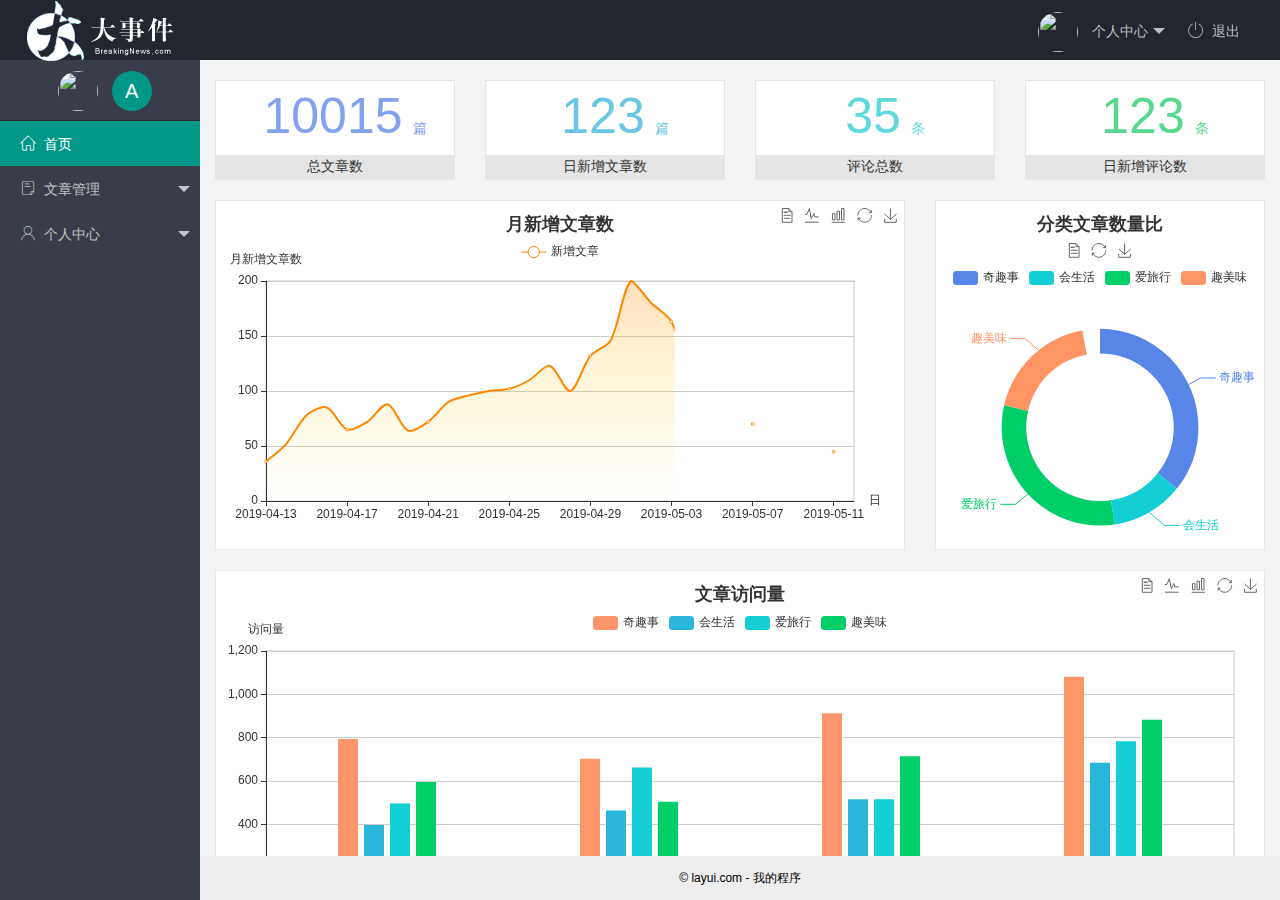
==== commit d219ef8e: "完成个人中心" ====
--- a/index.html
+++ b/index.html
@@ -20,17 +20,17 @@
                 <li class="layui-nav-item">
                     <a href="javascript:;"> <img src="http://t.cn/RCzsdCq" class="layui-nav-img" /> 个人中心 </a>
                     <dl class="layui-nav-child">
-                        <dd><a href="">基本资料</a></dd>
-                        <dd><a href="">更换头像</a></dd>
-                        <dd><a href="">重置密码</a></dd>
+                        <dd><a href="/user/user_info.html" target="fm">基本资料</a></dd>
+                        <dd><a href="/user/user_avatar.html" target="fm">更换头像</a></dd>
+                        <dd><a href="/user/user_pwd.html" target="fm">重置密码</a></dd>
                     </dl>
                 </li>
-                <li class="layui-nav-item"><a href=""><span class="iconfont icon-tuichu"></span>退出</a></li>
+                <li class="layui-nav-item"><a href="javascript:;" id="btnLogout"><span class="iconfont icon-tuichu"></span>退出</a></li>
             </ul>
         </div>
         <div class="layui-side layui-bg-black">
             <div class="layui-side-scroll">
-                <div class="userinfo"> <img src="http://t.cn/RCzsdCq" class="layui-nav-img" /> <span class="text-avatar">A</span> <span id="welcome">欢迎 ***</span> </div>
+                <div class="userinfo"> <img src="http://t.cn/RCzsdCq" class="layui-nav-img" /> <span class="text-avatar">A</span> <span id="welcome"></span> </div>
                 <!-- 左侧导航区域（可配合layui已有的垂直导航） -->
                 <ul class="layui-nav layui-nav-tree" lay-shrink="all">
                     <li class="layui-nav-item layui-this"><a href="/home/dashboard.html" target="fm"><span class="iconfont icon-home"></span>首页</a></li>
@@ -44,9 +44,9 @@
                     </li>
                     <li class="layui-nav-item"> <a href="javascript:;"><span class="iconfont icon-user"></span>个人中心</a>
                         <dl class="layui-nav-child">
-                            <dd><a href="javascript:;"><i class="layui-icon layui-icon-app"></i>基本资料</a></dd>
-                            <dd><a href="javascript:;"><i class="layui-icon layui-icon-face-smile"></i>更换头像</a></dd>
-                            <dd><a href="javascript:;"><i class="layui-icon layui-icon-face-smile"></i>重置密码</a></dd>
+                            <dd><a href="/user/user_info.html" target="fm"><i class="layui-icon layui-icon-app"></i>基本资料</a></dd>
+                            <dd><a href="/user/user_avatar.html" target="fm"><i class="layui-icon layui-icon-face-smile"></i>更换头像</a></dd>
+                            <dd><a href="/user/user_pwd.html" target="fm"><i class="layui-icon layui-icon-face-smile"></i>重置密码</a></dd>
 
 
                         </dl>
@@ -65,6 +65,9 @@
     </div>
     <!-- 导入 layui 的JS文件 -->
     <script src="/assets/lib/layui/layui.all.js"></script>
+    <script src="/assets/lib/jquery.js"></script>
+    <script src="/assets/js/baseAPI.js"></script>
+    <script src="/assets/js/index.js"></script>
 </body>
 
 </html>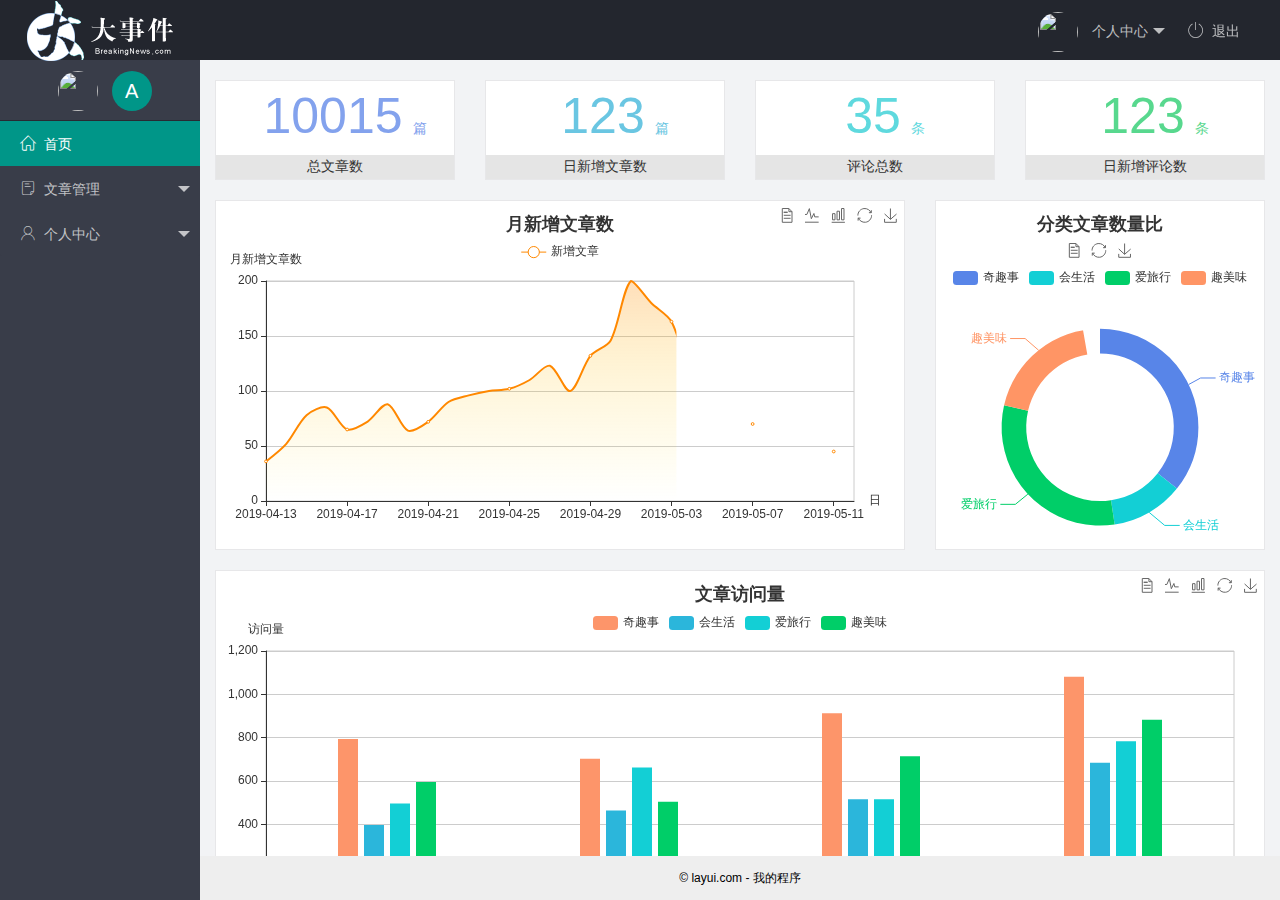
==== commit abf7daa8: "完成文章类别的开发" ====
--- a/index.html
+++ b/index.html
@@ -36,7 +36,7 @@
                     <li class="layui-nav-item layui-this"><a href="/home/dashboard.html" target="fm"><span class="iconfont icon-home"></span>首页</a></li>
                     <li class="layui-nav-item"> <a class="" href="javascript:;"><span class="iconfont icon-16"></span>文章管理</a>
                         <dl class="layui-nav-child">
-                            <dd><a href="javascript:;"><i class="layui-icon layui-icon-face-smile"></i>文章类别</a></dd>
+                            <dd><a href="/article/art_cate.html" target="fm"><i class="layui-icon layui-icon-face-smile"></i>文章类别</a></dd>
                             <dd><a href="javascript:;"><i class="layui-icon layui-icon-face-smile"></i>文章列表</a></dd>
                             <dd><a href="javascript:;"><i class="layui-icon layui-icon-face-smile"></i>发布文章</a></dd>
 
